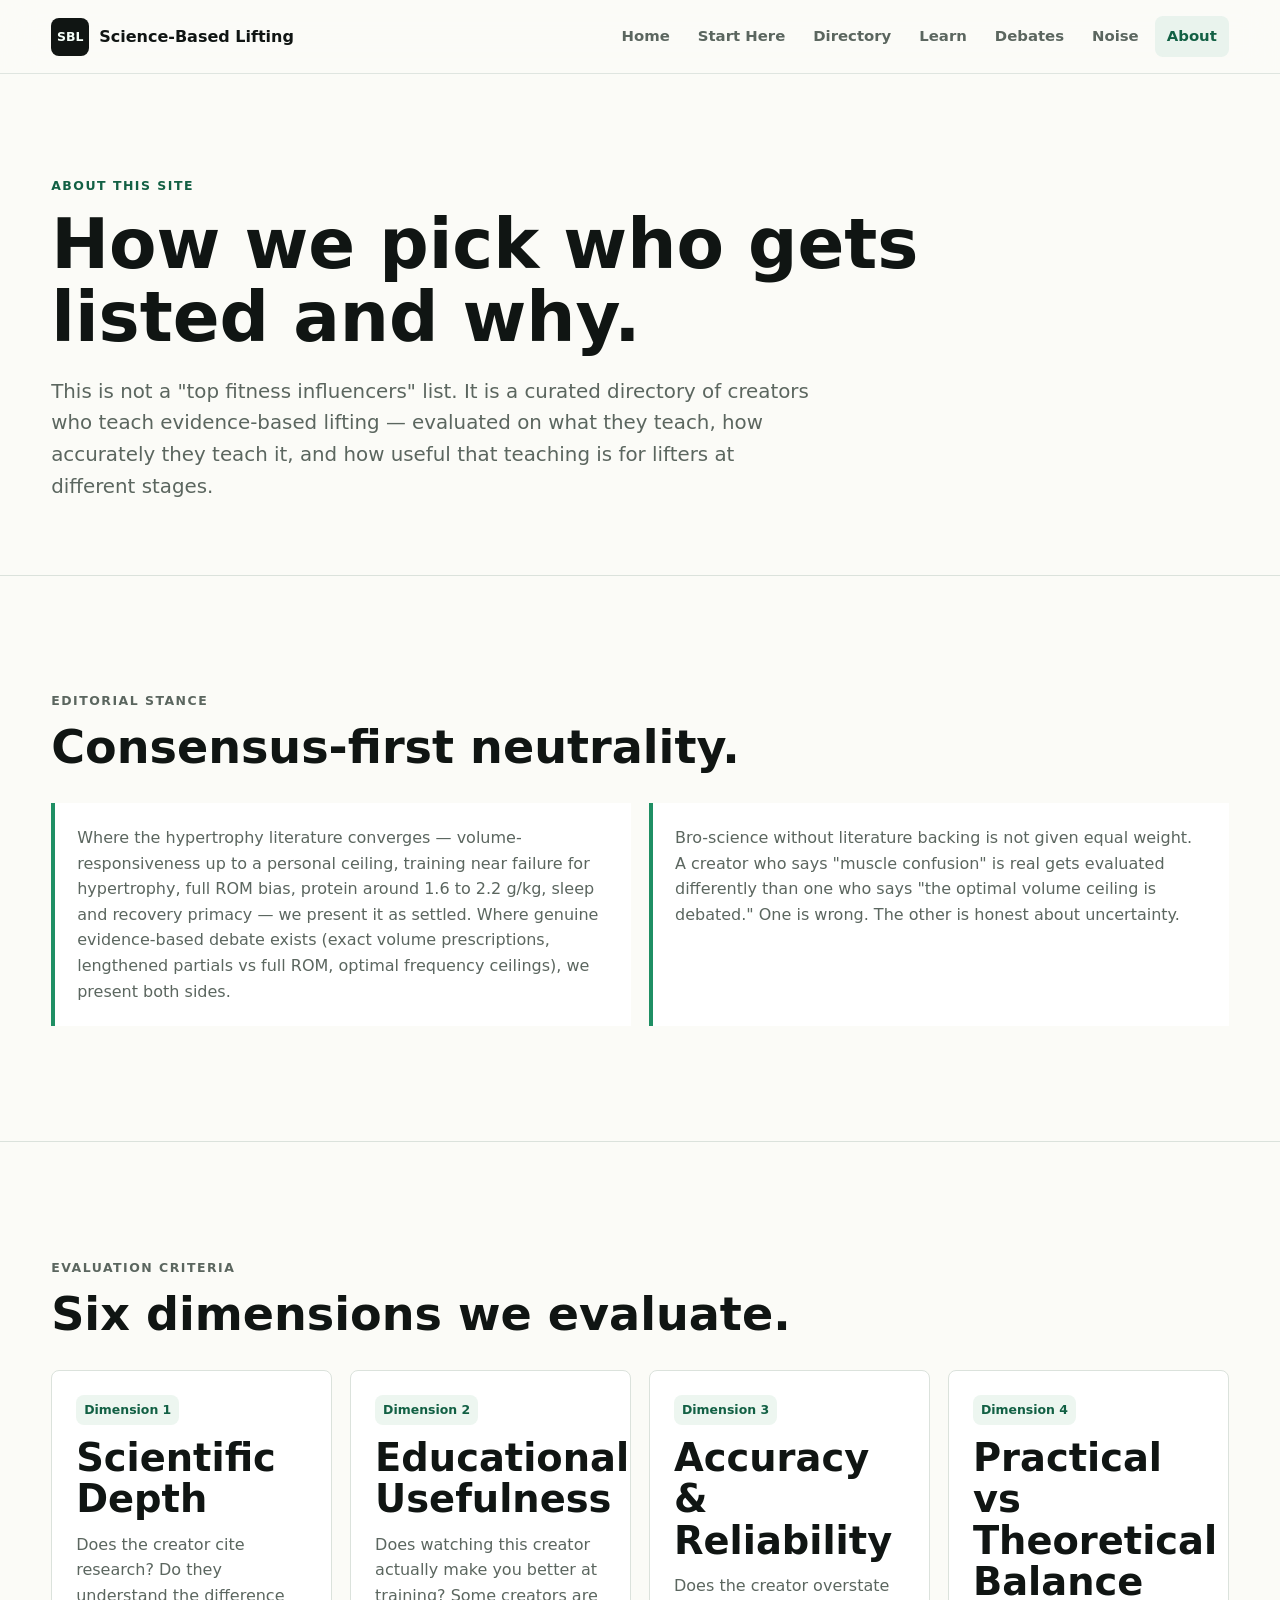
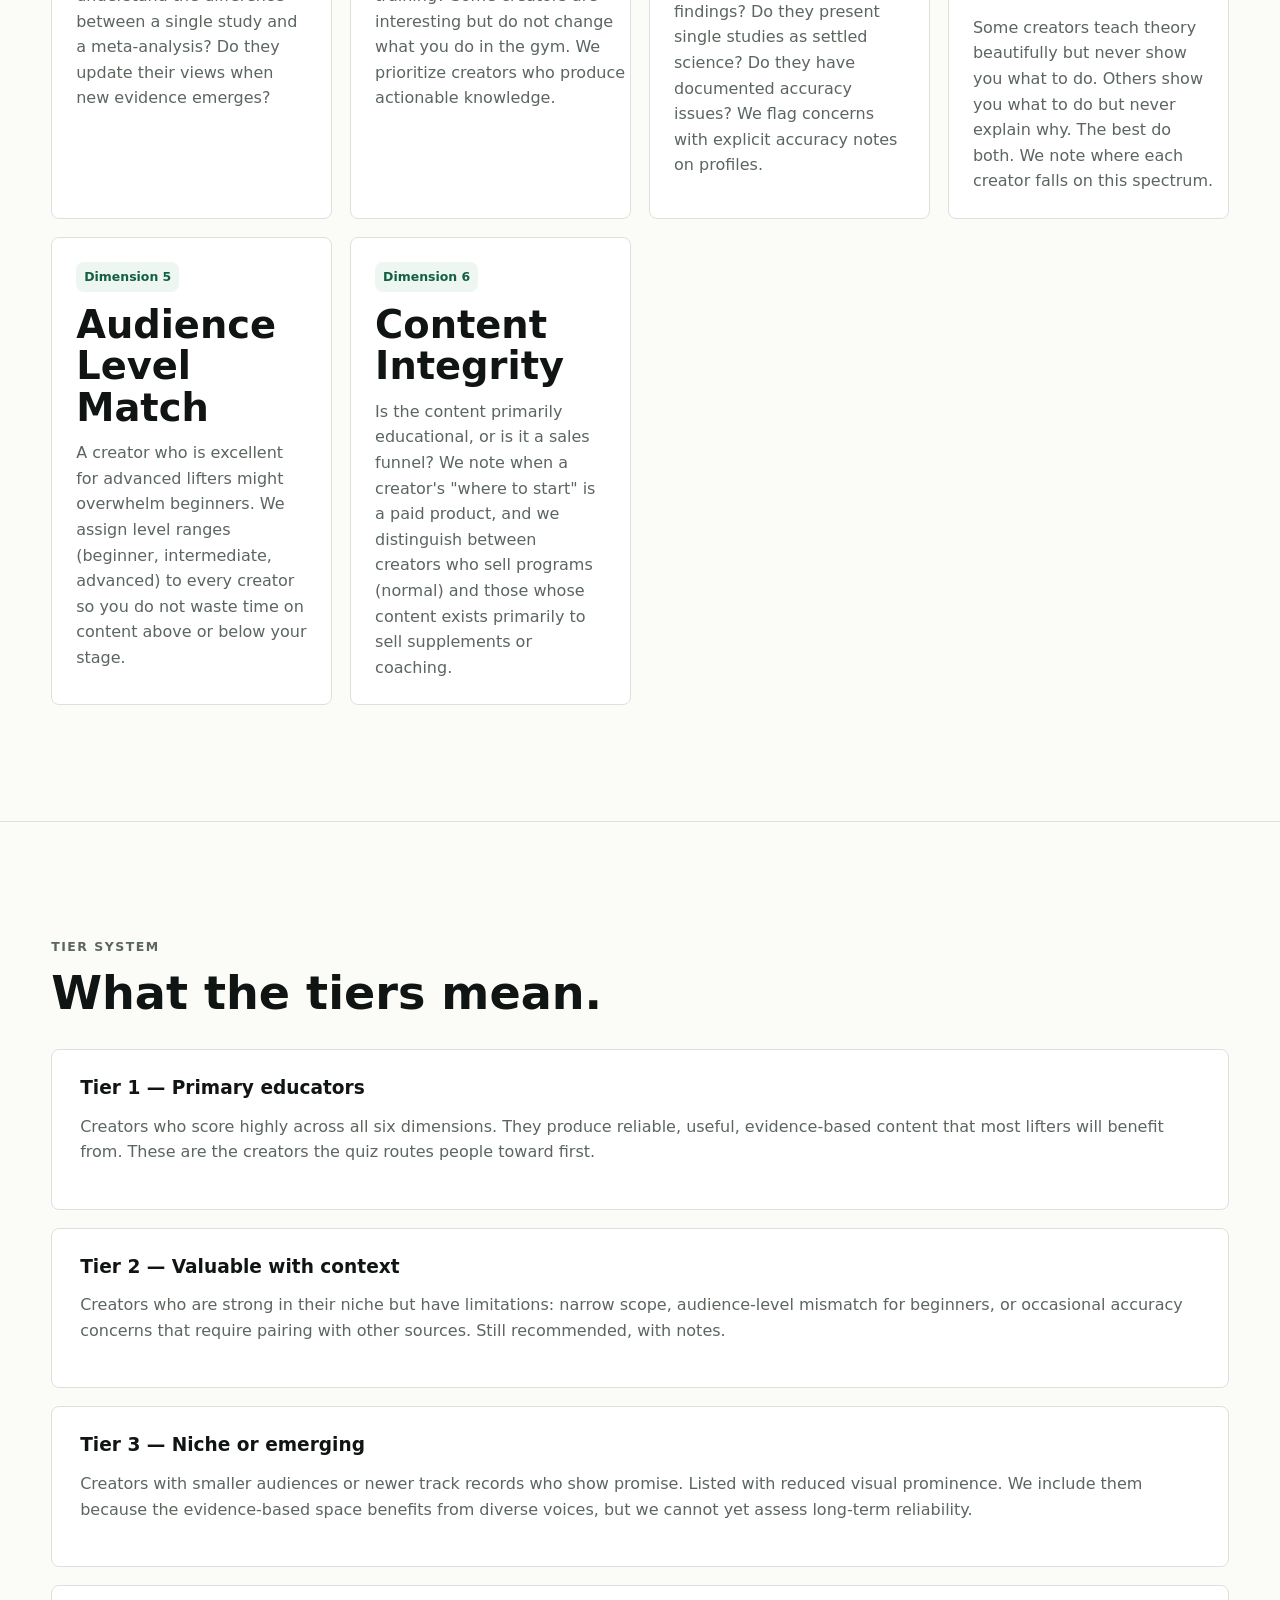
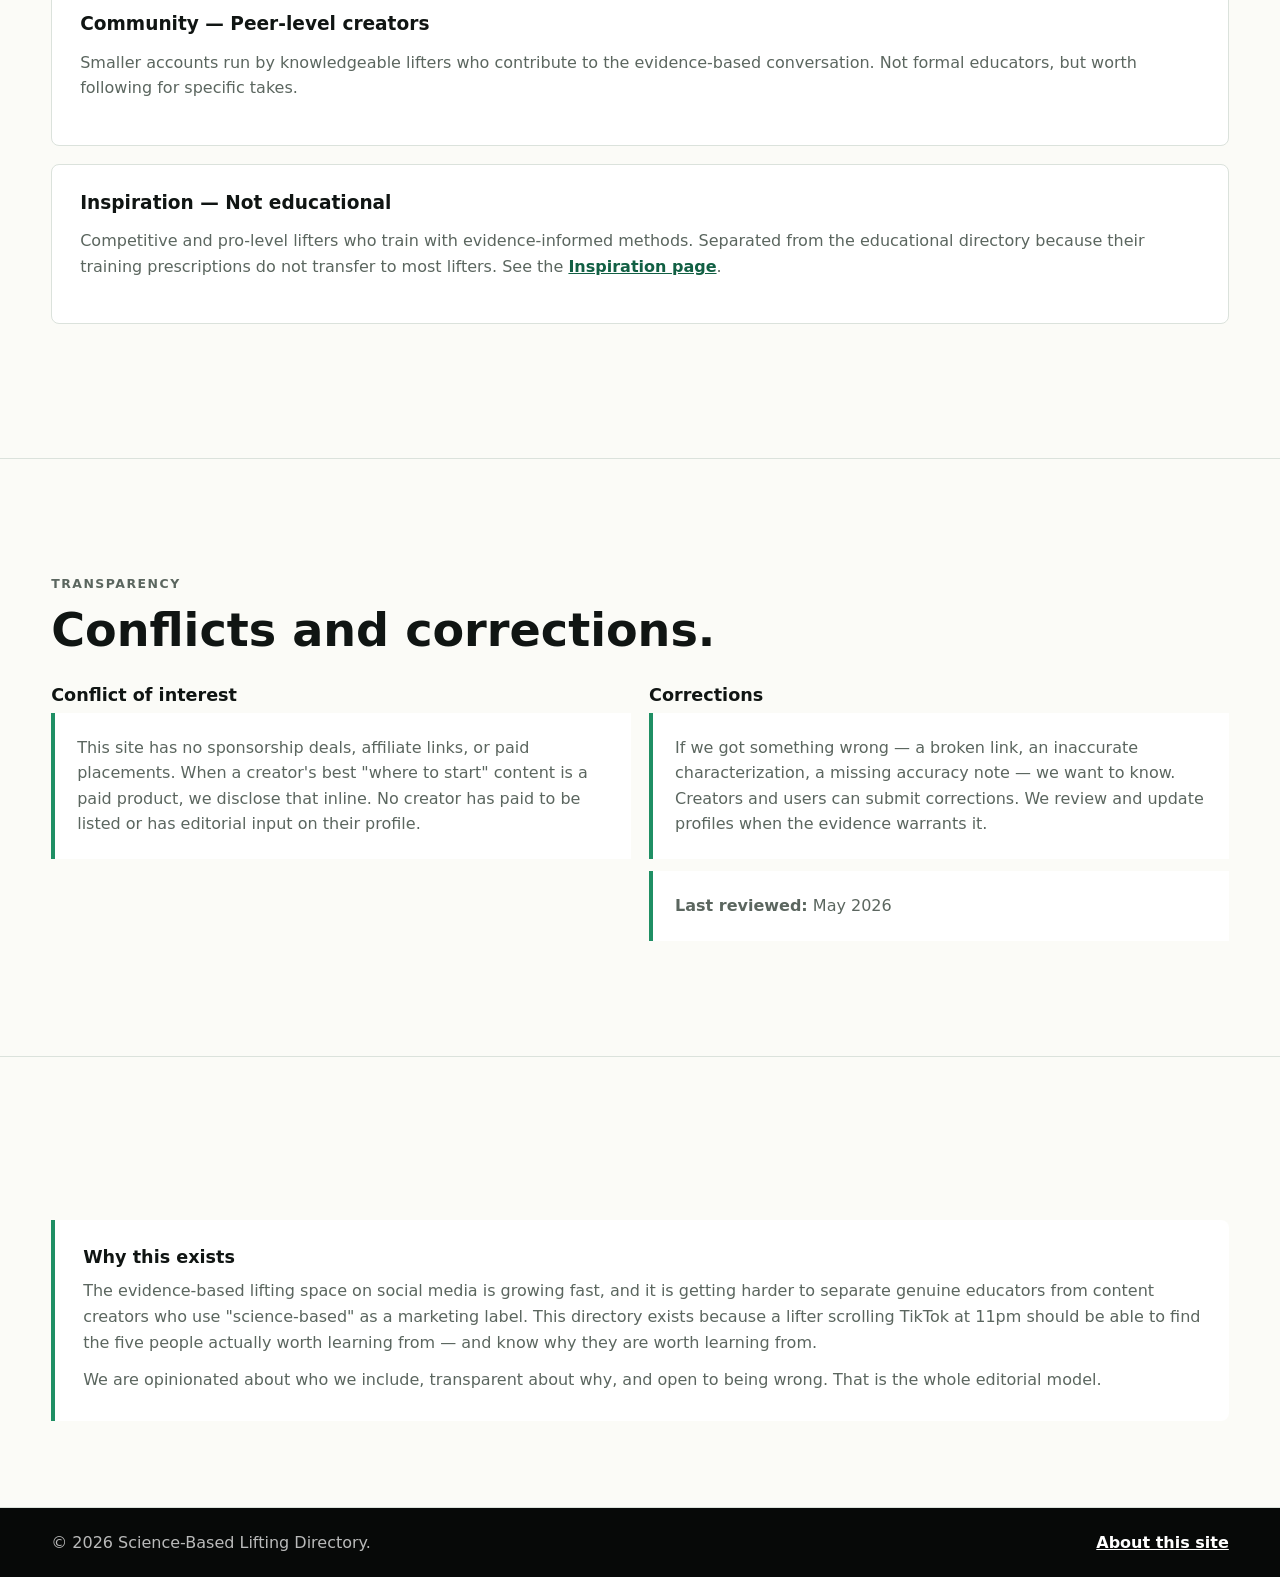
==== about.html @ e602a643 "Transform directory into learning-navigation platform Add 6 new pages (start.html quiz, learn.html l" ====
<!DOCTYPE html>
<html lang="en">
<head>
  <meta charset="UTF-8">
  <meta name="viewport" content="width=device-width, initial-scale=1">
  <title>About | Science-Based Lifting</title>
  <meta name="description" content="How we evaluate creators, our editorial stance, and how to submit corrections.">
  <meta name="theme-color" content="#101513">
  <link rel="stylesheet" href="styles.css">
</head>
<body>
  <a class="skip-link" href="#main">Skip to content</a>
  <header class="site-header">
    <a class="brand" href="index.html" aria-label="Science-Based Lifting Directory home">
      <span class="brand-mark" aria-hidden="true">SBL</span>
      <span>Science-Based Lifting</span>
    </a>
    <nav class="site-nav" aria-label="Main navigation">
      <a href="index.html">Home</a>
      <a href="start.html">Start Here</a>
      <a href="directory.html">Directory</a>
      <a href="learn.html">Learn</a>
      <a href="debates.html">Debates</a>
      <a href="noise.html">Noise</a>
      <a class="is-active" href="about.html">About</a>
    </nav>
  </header>

  <main id="main">
    <section class="page-hero">
      <p class="eyebrow">About this site</p>
      <h1>How we pick who gets listed and why.</h1>
      <p>This is not a "top fitness influencers" list. It is a curated directory of creators who teach evidence-based lifting — evaluated on what they teach, how accurately they teach it, and how useful that teaching is for lifters at different stages.</p>
    </section>

    <section class="content-section">
      <div class="section-heading">
        <p class="eyebrow">Editorial stance</p>
        <h2>Consensus-first neutrality.</h2>
      </div>
      <div class="intro-grid">
        <p>Where the hypertrophy literature converges — volume-responsiveness up to a personal ceiling, training near failure for hypertrophy, full ROM bias, protein around 1.6 to 2.2 g/kg, sleep and recovery primacy — we present it as settled. Where genuine evidence-based debate exists (exact volume prescriptions, lengthened partials vs full ROM, optimal frequency ceilings), we present both sides.</p>
        <p>Bro-science without literature backing is not given equal weight. A creator who says "muscle confusion" is real gets evaluated differently than one who says "the optimal volume ceiling is debated." One is wrong. The other is honest about uncertainty.</p>
      </div>
    </section>

    <section class="content-section">
      <div class="section-heading">
        <p class="eyebrow">Evaluation criteria</p>
        <h2>Six dimensions we evaluate.</h2>
      </div>

      <div class="category-grid">
        <div class="category-card">
          <span class="topic-tag">Dimension 1</span>
          <h3>Scientific Depth</h3>
          <p>Does the creator cite research? Do they understand the difference between a single study and a meta-analysis? Do they update their views when new evidence emerges?</p>
        </div>
        <div class="category-card">
          <span class="topic-tag">Dimension 2</span>
          <h3>Educational Usefulness</h3>
          <p>Does watching this creator actually make you better at training? Some creators are interesting but do not change what you do in the gym. We prioritize creators who produce actionable knowledge.</p>
        </div>
        <div class="category-card">
          <span class="topic-tag">Dimension 3</span>
          <h3>Accuracy &amp; Reliability</h3>
          <p>Does the creator overstate findings? Do they present single studies as settled science? Do they have documented accuracy issues? We flag concerns with explicit accuracy notes on profiles.</p>
        </div>
        <div class="category-card">
          <span class="topic-tag">Dimension 4</span>
          <h3>Practical vs Theoretical Balance</h3>
          <p>Some creators teach theory beautifully but never show you what to do. Others show you what to do but never explain why. The best do both. We note where each creator falls on this spectrum.</p>
        </div>
        <div class="category-card">
          <span class="topic-tag">Dimension 5</span>
          <h3>Audience Level Match</h3>
          <p>A creator who is excellent for advanced lifters might overwhelm beginners. We assign level ranges (beginner, intermediate, advanced) to every creator so you do not waste time on content above or below your stage.</p>
        </div>
        <div class="category-card">
          <span class="topic-tag">Dimension 6</span>
          <h3>Content Integrity</h3>
          <p>Is the content primarily educational, or is it a sales funnel? We note when a creator's "where to start" is a paid product, and we distinguish between creators who sell programs (normal) and those whose content exists primarily to sell supplements or coaching.</p>
        </div>
      </div>
    </section>

    <section class="content-section">
      <div class="section-heading">
        <p class="eyebrow">Tier system</p>
        <h2>What the tiers mean.</h2>
      </div>

      <div class="noise-card">
        <h3>Tier 1 — Primary educators</h3>
        <p>Creators who score highly across all six dimensions. They produce reliable, useful, evidence-based content that most lifters will benefit from. These are the creators the quiz routes people toward first.</p>
      </div>
      <div class="noise-card">
        <h3>Tier 2 — Valuable with context</h3>
        <p>Creators who are strong in their niche but have limitations: narrow scope, audience-level mismatch for beginners, or occasional accuracy concerns that require pairing with other sources. Still recommended, with notes.</p>
      </div>
      <div class="noise-card">
        <h3>Tier 3 — Niche or emerging</h3>
        <p>Creators with smaller audiences or newer track records who show promise. Listed with reduced visual prominence. We include them because the evidence-based space benefits from diverse voices, but we cannot yet assess long-term reliability.</p>
      </div>
      <div class="noise-card">
        <h3>Community — Peer-level creators</h3>
        <p>Smaller accounts run by knowledgeable lifters who contribute to the evidence-based conversation. Not formal educators, but worth following for specific takes.</p>
      </div>
      <div class="noise-card">
        <h3>Inspiration — Not educational</h3>
        <p>Competitive and pro-level lifters who train with evidence-informed methods. Separated from the educational directory because their training prescriptions do not transfer to most lifters. See the <a href="inspiration.html" style="color:var(--green-dark);font-weight:700;">Inspiration page</a>.</p>
      </div>
    </section>

    <section class="content-section">
      <div class="section-heading">
        <p class="eyebrow">Transparency</p>
        <h2>Conflicts and corrections.</h2>
      </div>
      <div class="intro-grid">
        <div>
          <h3 style="font-size:1.1rem;margin-bottom:8px;">Conflict of interest</h3>
          <p>This site has no sponsorship deals, affiliate links, or paid placements. When a creator's best "where to start" content is a paid product, we disclose that inline. No creator has paid to be listed or has editorial input on their profile.</p>
        </div>
        <div>
          <h3 style="font-size:1.1rem;margin-bottom:8px;">Corrections</h3>
          <p>If we got something wrong — a broken link, an inaccurate characterization, a missing accuracy note — we want to know. Creators and users can submit corrections. We review and update profiles when the evidence warrants it.</p>
          <p style="margin-top:12px;"><strong>Last reviewed:</strong> May 2026</p>
        </div>
      </div>
    </section>

    <section class="content-section" style="padding-bottom:clamp(48px, 7vw, 86px);">
      <div class="narrative-block">
        <h3>Why this exists</h3>
        <p>The evidence-based lifting space on social media is growing fast, and it is getting harder to separate genuine educators from content creators who use "science-based" as a marketing label. This directory exists because a lifter scrolling TikTok at 11pm should be able to find the five people actually worth learning from — and know why they are worth learning from.</p>
        <p>We are opinionated about who we include, transparent about why, and open to being wrong. That is the whole editorial model.</p>
      </div>
    </section>
  </main>

  <footer class="site-footer">
    <p>&copy; 2026 Science-Based Lifting Directory.</p>
    <a href="about.html">About this site</a>
  </footer>
</body>
</html>
---- styles.css ----
:root {
  color-scheme: light;
  --ink: #101513;
  --muted: #5b665f;
  --paper: #fbfbf7;
  --surface: #ffffff;
  --line: #dbe2dc;
  --green: #1f8f64;
  --green-dark: #126044;
  --coral: #d75b45;
  --blue: #2e6f9f;
  --yellow: #e2b84b;
  --shadow: 0 18px 55px rgba(16, 21, 19, 0.11);
  --radius: 8px;
  --header-height: 74px;
}

* {
  box-sizing: border-box;
}

html {
  scroll-behavior: smooth;
  scroll-padding-top: calc(var(--header-height) + 24px);
}

body {
  margin: 0;
  background: var(--paper);
  color: var(--ink);
  font-family: Inter, ui-sans-serif, system-ui, -apple-system, BlinkMacSystemFont, "Segoe UI", sans-serif;
  line-height: 1.6;
}

a {
  color: inherit;
}

a:focus-visible,
button:focus-visible,
summary:focus-visible {
  outline: 3px solid rgba(31, 143, 100, 0.45);
  outline-offset: 4px;
}

.skip-link {
  position: fixed;
  left: 16px;
  top: 12px;
  z-index: 20;
  transform: translateY(-160%);
  background: var(--ink);
  color: #fff;
  padding: 10px 14px;
  border-radius: var(--radius);
  text-decoration: none;
}

.skip-link:focus {
  transform: translateY(0);
}

.site-header {
  position: fixed;
  top: 0;
  left: 0;
  right: 0;
  z-index: 10;
  min-height: var(--header-height);
  display: flex;
  align-items: center;
  justify-content: space-between;
  gap: 24px;
  padding: 14px clamp(18px, 4vw, 56px);
  background: rgba(251, 251, 247, 0.88);
  border-bottom: 1px solid rgba(219, 226, 220, 0.86);
  backdrop-filter: blur(18px);
}

.brand {
  display: inline-flex;
  align-items: center;
  gap: 10px;
  min-width: max-content;
  font-weight: 780;
  text-decoration: none;
  letter-spacing: 0;
}

.brand-mark {
  display: grid;
  place-items: center;
  width: 38px;
  height: 38px;
  border-radius: var(--radius);
  background: var(--ink);
  color: #f5fff9;
  font-size: 0.78rem;
  letter-spacing: 0;
}

.site-nav {
  display: flex;
  align-items: center;
  gap: 4px;
  overflow-x: auto;
  scrollbar-width: none;
}

.site-nav::-webkit-scrollbar {
  display: none;
}

.site-nav a {
  flex: 0 0 auto;
  border-radius: var(--radius);
  padding: 9px 12px;
  color: var(--muted);
  font-size: 0.93rem;
  font-weight: 720;
  text-decoration: none;
}

.site-nav a:hover,
.site-nav a.is-active {
  background: #e9f3ed;
  color: var(--green-dark);
}

main {
  padding-top: var(--header-height);
}

.section-band,
.content-section,
.page-hero,
.directory-section,
.contact-section {
  padding-inline: clamp(18px, 4vw, 56px);
}

.hero {
  min-height: calc(100svh - var(--header-height));
  display: grid;
  grid-template-columns: 1fr minmax(0, 1fr);
  align-items: center;
  gap: clamp(28px, 5vw, 72px);
  padding-block: clamp(54px, 8vw, 104px);
  border-bottom: 1px solid var(--line);
}

.hero-copy {
  max-width: 850px;
}

.eyebrow {
  margin: 0 0 12px;
  color: var(--green-dark);
  font-size: 0.78rem;
  font-weight: 800;
  letter-spacing: 0.12em;
  text-transform: uppercase;
}

h1,
h2,
h3,
p {
  overflow-wrap: break-word;
}

h1,
h2,
h3 {
  margin: 0;
  line-height: 1.05;
  letter-spacing: 0;
}

h1 {
  max-width: 920px;
  font-size: clamp(2.75rem, 6vw, 6.25rem);
}

h2 {
  font-size: clamp(2rem, 3.6vw, 4rem);
}

h3 {
  font-size: 1.16rem;
}

.hero-text {
  max-width: 670px;
  margin: 24px 0 0;
  color: var(--muted);
  font-size: clamp(1.05rem, 1.7vw, 1.32rem);
}

.hero-actions {
  display: flex;
  flex-wrap: wrap;
  gap: 12px;
  margin-top: 34px;
}

.button {
  display: inline-flex;
  align-items: center;
  justify-content: center;
  min-height: 46px;
  border: 1px solid transparent;
  border-radius: var(--radius);
  padding: 11px 16px;
  font-weight: 800;
  text-decoration: none;
}

.button-primary {
  background: var(--green);
  color: #fff;
}

.button-primary:hover {
  background: var(--green-dark);
}

.button-secondary {
  background: transparent;
  border-color: var(--line);
  color: var(--ink);
}

.button-secondary:hover {
  border-color: var(--green);
}

.hero-visual {
  border-radius: var(--radius);
  overflow: hidden;
  box-shadow: var(--shadow);
  border: 3px solid var(--ink);
  max-width: 560px;
}

.hero-meme {
  display: block;
  width: 100%;
  height: auto;
}

.content-section {
  padding-block: clamp(64px, 9vw, 124px);
  border-bottom: 1px solid var(--line);
}

.page-hero {
  padding-block: clamp(56px, 8vw, 104px) clamp(32px, 6vw, 72px);
  border-bottom: 1px solid var(--line);
}

.page-hero h1 {
  max-width: 980px;
  font-size: clamp(2.65rem, 5.4vw, 5.75rem);
}

.page-hero p:last-child {
  max-width: 760px;
  margin: 22px 0 0;
  color: var(--muted);
  font-size: clamp(1.03rem, 1.55vw, 1.24rem);
}

.directory-section {
  padding-block: clamp(58px, 8vw, 104px);
  border-bottom: 1px solid var(--line);
}

.directory-section:nth-of-type(odd) {
  background: #f3f7f4;
}

.section-heading {
  max-width: 760px;
  margin-bottom: 32px;
}

.section-heading p,
.intro-grid p,
.contact-section p {
  color: var(--muted);
}

.section-heading-wide {
  max-width: none;
  display: grid;
  grid-template-columns: minmax(0, 0.95fr) minmax(240px, 0.45fr);
  gap: 28px;
  align-items: end;
}

.section-heading-wide > p {
  margin: 0;
}

.intro-grid,
.category-grid,
.insight-grid {
  display: grid;
  grid-template-columns: repeat(2, minmax(0, 1fr));
  gap: 18px;
}

.intro-grid p {
  margin: 0;
  padding: 22px;
  border-left: 4px solid var(--green);
  background: var(--surface);
}

.creator-grid {
  display: grid;
  grid-template-columns: repeat(auto-fit, minmax(280px, 1fr));
  gap: 18px;
}

.creator-card {
  display: grid;
  grid-template-rows: auto 1fr;
  min-height: 100%;
  border: 1px solid var(--line);
  border-radius: var(--radius);
  background: var(--surface);
  overflow: hidden;
  transition: transform 180ms ease, box-shadow 180ms ease, border-color 180ms ease;
}

.creator-card:hover {
  transform: translateY(-3px);
  border-color: rgba(31, 143, 100, 0.4);
  box-shadow: 0 18px 40px rgba(16, 21, 19, 0.08);
}

.portrait {
  position: relative;
  aspect-ratio: 4 / 3;
  margin: 0;
  background: #dde6df;
  overflow: hidden;
}

.portrait img {
  display: block;
  width: 100%;
  height: 100%;
  object-fit: cover;
  object-position: center;
  transition: transform 220ms ease;
}

.creator-card:hover .portrait img {
  transform: scale(1.035);
}

.portrait.placeholder {
  display: grid;
  place-items: center;
  color: #fff;
  font-weight: 900;
  font-size: clamp(2.15rem, 5vw, 4rem);
  background:
    linear-gradient(135deg, rgba(255, 255, 255, 0.16), transparent 42%),
    #34414a;
}

.portrait.placeholder span {
  display: grid;
  place-items: center;
  width: 96px;
  height: 96px;
  border: 1px solid rgba(255, 255, 255, 0.46);
  border-radius: 50%;
  background: rgba(255, 255, 255, 0.14);
}

.card-body {
  display: flex;
  flex-direction: column;
  gap: 12px;
  padding: 20px;
}

.card-body p {
  margin: 0;
  color: var(--muted);
}

.specialty {
  color: var(--green-dark) !important;
  font-size: 0.78rem;
  font-weight: 800;
  letter-spacing: 0.08em;
  text-transform: uppercase;
}

details {
  margin-top: auto;
  padding-top: 8px;
  border-top: 1px solid var(--line);
}

summary {
  width: fit-content;
  cursor: pointer;
  color: var(--ink);
  font-weight: 800;
}

details p {
  margin-top: 10px !important;
}

details a {
  color: var(--green-dark);
  font-weight: 800;
}

.profile-links {
  display: flex;
  flex-wrap: wrap;
  gap: 8px;
  margin-top: 2px;
}

.profile-links a {
  display: inline-flex;
  align-items: center;
  justify-content: center;
  min-height: 34px;
  border: 1px solid rgba(31, 143, 100, 0.24);
  border-radius: var(--radius);
  padding: 7px 10px;
  background: #edf6f0;
  color: var(--green-dark);
  font-size: 0.86rem;
  font-weight: 850;
  text-decoration: none;
}

.profile-links a:hover {
  border-color: var(--green);
  background: #dff0e6;
}

.category-section {
  background: #f3f7f4;
}

.category-grid article,
.insight-grid article,
.category-card,
.submit-panel > div {
  border: 1px solid var(--line);
  border-radius: var(--radius);
  background: var(--surface);
  padding: 24px;
}

.check-list {
  display: grid;
  gap: 10px;
  margin: 18px 0 0;
  padding: 0;
  list-style: none;
}

.check-list li {
  position: relative;
  padding-left: 26px;
  color: var(--muted);
}

.check-list li::before {
  position: absolute;
  left: 0;
  top: 0.38em;
  width: 8px;
  height: 13px;
  content: "";
  border-right: 3px solid var(--green);
  border-bottom: 3px solid var(--green);
  transform: rotate(42deg);
}

.category-grid {
  grid-template-columns: repeat(auto-fit, minmax(250px, 1fr));
}

.category-grid-large {
  grid-template-columns: repeat(auto-fit, minmax(min(100%, 360px), 1fr));
}

.insight-grid {
  grid-template-columns: repeat(4, minmax(0, 1fr));
}

.category-grid article,
.insight-grid article,
.category-card {
  display: grid;
  gap: 12px;
  align-content: start;
}

.category-card {
  min-height: 100%;
  color: inherit;
  text-decoration: none;
  transition: transform 180ms ease, box-shadow 180ms ease, border-color 180ms ease;
}

.category-card:hover {
  transform: translateY(-3px);
  border-color: rgba(31, 143, 100, 0.4);
  box-shadow: 0 18px 40px rgba(16, 21, 19, 0.08);
}

.category-card h2,
.category-card h3 {
  line-height: 1.08;
  max-width: 14ch;
  font-size: clamp(2rem, 3vw, 3.25rem);
}

.category-card strong {
  display: block;
  color: var(--green-dark);
  font-size: 0.94rem;
  line-height: 1.45;
}

.category-grid p,
.insight-grid p {
  margin: 0;
  color: var(--muted);
}

.topic-tag {
  width: fit-content;
  border-radius: var(--radius);
  padding: 5px 8px;
  background: #edf6f0;
  color: var(--green-dark);
  font-size: 0.78rem;
  font-weight: 850;
}

.category-jump {
  position: sticky;
  top: var(--header-height);
  z-index: 6;
  display: flex;
  gap: 8px;
  overflow-x: auto;
  padding: 12px clamp(18px, 4vw, 56px);
  background: rgba(251, 251, 247, 0.92);
  border-bottom: 1px solid var(--line);
  backdrop-filter: blur(16px);
}

.category-jump a {
  flex: 0 0 auto;
  border: 1px solid var(--line);
  border-radius: var(--radius);
  padding: 8px 10px;
  background: var(--surface);
  color: var(--green-dark);
  font-size: 0.9rem;
  font-weight: 820;
  text-decoration: none;
}

.category-jump a:hover {
  border-color: var(--green);
}

.clean-list {
  display: grid;
  gap: 10px;
  margin: 18px 0 0;
  padding-left: 20px;
  color: var(--muted);
}

.submit-panel {
  display: grid;
  grid-template-columns: repeat(2, minmax(0, 1fr));
  gap: 18px;
}

.submit-button {
  margin-top: 20px;
}

.contact-section {
  display: flex;
  align-items: center;
  justify-content: space-between;
  gap: 28px;
  padding-block: clamp(48px, 7vw, 86px);
  background: var(--ink);
  color: #fff;
}

.contact-section .eyebrow {
  color: #8ee2bc;
}

.contact-section h2 {
  max-width: 720px;
}

.contact-section p {
  max-width: 660px;
  margin: 18px 0 0;
  color: rgba(255, 255, 255, 0.76);
}

.site-footer {
  display: flex;
  align-items: center;
  justify-content: space-between;
  gap: 18px;
  padding: 22px clamp(18px, 4vw, 56px);
  background: #070908;
  color: rgba(255, 255, 255, 0.72);
}

.site-footer p {
  margin: 0;
}

.site-footer a {
  color: #fff;
  font-weight: 800;
}

.back-to-top {
  position: fixed;
  right: 18px;
  bottom: 18px;
  z-index: 9;
  display: grid;
  place-items: center;
  width: 44px;
  height: 44px;
  border: 0;
  border-radius: 50%;
  background: var(--green);
  color: #fff;
  font-size: 1.1rem;
  font-weight: 900;
  box-shadow: 0 12px 32px rgba(16, 21, 19, 0.18);
  cursor: pointer;
  opacity: 0;
  pointer-events: none;
  transform: translateY(10px);
  transition: opacity 180ms ease, transform 180ms ease;
}

.back-to-top.is-visible {
  opacity: 1;
  pointer-events: auto;
  transform: translateY(0);
}

.debate-list {
  display: grid;
  gap: 32px;
}

.debate-card {
  border: 1px solid var(--line);
  border-radius: var(--radius);
  background: var(--surface);
  padding: 32px;
  display: grid;
  gap: 16px;
}

.debate-card h2 {
  font-size: clamp(1.4rem, 2.4vw, 2rem);
}

.debate-sides {
  display: grid;
  grid-template-columns: repeat(2, minmax(0, 1fr));
  gap: 18px;
  margin-top: 8px;
}

.debate-side {
  border: 1px solid var(--line);
  border-radius: var(--radius);
  padding: 20px;
  background: #f3f7f4;
}

.debate-side h3 {
  font-size: 1.05rem;
  margin-bottom: 8px;
}

.debate-side h4 {
  margin: 14px 0 6px;
  font-size: 0.82rem;
  font-weight: 800;
  color: var(--green-dark);
  text-transform: uppercase;
  letter-spacing: 0.06em;
}

.debate-side ul {
  margin: 0;
  padding-left: 18px;
  color: var(--muted);
  line-height: 1.7;
}

.debate-side a {
  color: var(--green-dark);
  font-weight: 700;
}

.debate-side a:hover {
  color: var(--green);
}

.science-summary {
  border-top: 2px solid var(--green);
  padding-top: 18px;
  margin-top: 8px;
}

.science-summary h3 {
  color: var(--green-dark);
  font-size: 1rem;
  margin-bottom: 8px;
}

.science-summary p {
  color: var(--muted);
  margin: 0;
}

.narrative-block {
  margin-top: 48px;
  padding: 28px;
  border-left: 4px solid var(--green);
  background: var(--surface);
  border-radius: 0 var(--radius) var(--radius) 0;
}

.narrative-block h3 {
  margin-bottom: 12px;
  font-size: 1.1rem;
}

.narrative-block p {
  color: var(--muted);
  margin: 12px 0 0;
}

.narrative-block p:first-of-type {
  margin-top: 0;
}

/* Quiz */
.quiz-section { max-width: 720px; margin: 0 auto; padding-block: clamp(48px, 7vw, 86px); }
.quiz-card { border: 1px solid var(--line); border-radius: var(--radius); background: var(--surface); padding: 36px; display: none; }
.quiz-card.active { display: block; }
.quiz-question { font-size: clamp(1.3rem, 2.4vw, 1.8rem); font-weight: 800; line-height: 1.2; margin-bottom: 24px; }
.quiz-options { display: grid; gap: 10px; }
.quiz-option { display: block; width: 100%; text-align: left; border: 2px solid var(--line); border-radius: var(--radius); padding: 16px 20px; background: var(--surface); color: var(--ink); font-size: 1rem; font-weight: 600; cursor: pointer; transition: border-color 150ms ease, background 150ms ease; }
.quiz-option:hover { border-color: var(--green); background: #f0f8f3; }
.quiz-option.selected { border-color: var(--green); background: #e4f2e8; }
.quiz-multi .quiz-option.selected::before { content: "\2713  "; color: var(--green-dark); font-weight: 900; }
.quiz-progress { display: flex; gap: 6px; margin-bottom: 24px; }
.quiz-progress span { flex: 1; height: 4px; border-radius: 2px; background: var(--line); transition: background 200ms ease; }
.quiz-progress span.done { background: var(--green); }
.quiz-nav { display: flex; justify-content: space-between; gap: 12px; margin-top: 28px; }
.quiz-result { display: none; }
.quiz-result.active { display: block; }
.result-section { margin-bottom: 36px; }
.result-section h3 { margin-bottom: 12px; }
.creator-rec { border: 1px solid var(--line); border-radius: var(--radius); padding: 20px; background: var(--surface); margin-bottom: 12px; }
.creator-rec h4 { margin: 0 0 6px; font-size: 1.05rem; }
.creator-rec p { margin: 0; color: var(--muted); font-size: 0.95rem; }
.creator-rec .rec-reason { color: var(--green-dark); font-weight: 700; font-size: 0.85rem; margin-bottom: 8px; }
.skip-list { list-style: none; padding: 0; margin: 0; display: grid; gap: 8px; }
.skip-list li { padding: 12px 16px; border: 1px solid var(--line); border-radius: var(--radius); background: #faf8f0; color: var(--muted); font-size: 0.92rem; }

/* Stage cards */
.stage-grid { display: grid; grid-template-columns: repeat(auto-fit, minmax(240px, 1fr)); gap: 18px; }
.stage-card { border: 1px solid var(--line); border-radius: var(--radius); background: var(--surface); padding: 28px; text-decoration: none; color: inherit; display: grid; gap: 12px; align-content: start; transition: transform 180ms ease, box-shadow 180ms ease, border-color 180ms ease; }
.stage-card:hover { transform: translateY(-3px); border-color: rgba(31, 143, 100, 0.4); box-shadow: 0 18px 40px rgba(16, 21, 19, 0.08); }
.stage-number { display: inline-flex; align-items: center; justify-content: center; width: 36px; height: 36px; border-radius: 50%; background: var(--green); color: #fff; font-weight: 900; font-size: 0.9rem; }
.stage-card h3 { font-size: 1.3rem; }
.stage-card ul { margin: 0; padding-left: 18px; color: var(--muted); font-size: 0.92rem; line-height: 1.6; }

/* Pills */
.pill { display: inline-flex; align-items: center; padding: 4px 10px; border-radius: 20px; font-size: 0.72rem; font-weight: 800; letter-spacing: 0.04em; text-transform: uppercase; }
.pill-level { background: #e4f2e8; color: var(--green-dark); }
.pill-domain { background: #e8eef8; color: var(--blue); }
.pill-depth { background: #fef3e0; color: #9a6700; }
.pill-tier { background: var(--ink); color: #fff; }
.pill-tier-2 { background: var(--muted); color: #fff; }
.pill-tier-3 { background: var(--line); color: var(--muted); }
.pills { display: flex; flex-wrap: wrap; gap: 6px; margin-top: 4px; }

/* Accuracy note */
.accuracy-note { margin-top: 12px; padding: 14px 18px; border-left: 4px solid var(--yellow); background: #fef9ee; border-radius: 0 var(--radius) var(--radius) 0; font-size: 0.9rem; color: #6b5a1e; }
.accuracy-note strong { display: block; margin-bottom: 4px; color: #4a3d0a; }

/* Creator dossier extras */
.teaches-list { display: grid; gap: 4px; margin: 8px 0; padding: 0; list-style: none; }
.teaches-list li { padding-left: 18px; position: relative; color: var(--muted); font-size: 0.92rem; }
.teaches-list li::before { content: "\2192"; position: absolute; left: 0; color: var(--green); font-weight: 900; }
.pair-with { display: flex; flex-wrap: wrap; gap: 6px; margin-top: 8px; }
.pair-with a { display: inline-flex; align-items: center; padding: 5px 10px; border: 1px solid var(--line); border-radius: 20px; font-size: 0.82rem; font-weight: 700; text-decoration: none; color: var(--muted); }
.pair-with a:hover { border-color: var(--green); color: var(--green-dark); }
.where-to-start { display: inline-flex; align-items: center; gap: 6px; margin-top: 8px; padding: 8px 14px; border: 2px solid var(--green); border-radius: var(--radius); background: #f0f8f3; color: var(--green-dark); font-size: 0.88rem; font-weight: 800; text-decoration: none; }
.where-to-start:hover { background: #e0f0e5; }

/* Prerequisite gate */
.prereq-gate { max-width: 640px; margin: 0 auto; padding: 48px 36px; text-align: center; border: 2px solid var(--yellow); border-radius: var(--radius); background: #fef9ee; }
.prereq-gate h2 { font-size: 1.6rem; margin-bottom: 16px; }
.prereq-gate p { color: var(--muted); max-width: 480px; margin: 0 auto 24px; }
.prereq-gate .gate-actions { display: flex; justify-content: center; gap: 12px; flex-wrap: wrap; }

/* Inspiration lane */
.inspiration-card { display: grid; grid-template-rows: auto 1fr; border: 1px solid var(--line); border-radius: var(--radius); background: var(--surface); overflow: hidden; opacity: 0.88; }
.inspiration-card .card-body { display: flex; flex-direction: column; gap: 10px; padding: 18px; }
.inspiration-label { display: inline-flex; align-items: center; gap: 5px; padding: 4px 10px; border-radius: 20px; background: #f5f0e0; color: #8a7530; font-size: 0.72rem; font-weight: 800; text-transform: uppercase; letter-spacing: 0.04em; }

/* Noise page */
.noise-card { border: 1px solid var(--line); border-radius: var(--radius); background: var(--surface); padding: 28px; margin-bottom: 18px; }
.noise-card h3 { margin-bottom: 10px; }
.noise-card p, .noise-card li { color: var(--muted); }
.noise-card ul { padding-left: 18px; margin: 8px 0 0; }

/* Read-this-first callout */
.rtf-callout { padding: 28px; border: 2px solid var(--green); border-radius: var(--radius); background: #f0f8f3; margin-bottom: 32px; }
.rtf-callout h2 { font-size: 1.4rem; margin-bottom: 12px; color: var(--green-dark); }
.rtf-callout ul { margin: 0; padding-left: 18px; color: var(--muted); }
.rtf-callout li { margin-bottom: 6px; }

@media (max-width: 980px) {
  :root {
    --header-height: 112px;
  }

  .site-header {
    align-items: flex-start;
    flex-direction: column;
    gap: 10px;
  }

  .site-nav {
    width: 100%;
    padding-bottom: 2px;
  }

  .hero,
  .section-heading-wide,
  .intro-grid,
  .category-grid,
  .insight-grid,
  .submit-panel,
  .debate-sides {
    grid-template-columns: 1fr;
  }

  .hero {
    min-height: auto;
  }

}

@media (max-width: 640px) {
  :root {
    --header-height: 118px;
  }

  .site-header {
    padding-inline: 14px;
  }

  .brand {
    max-width: 100%;
  }

  .brand > span:last-child {
    white-space: normal;
  }

  .site-nav a {
    padding-inline: 10px;
  }

  .hero-actions,
  .contact-section,
  .site-footer {
    align-items: stretch;
    flex-direction: column;
  }

  .button {
    width: 100%;
  }
}

@media (prefers-reduced-motion: reduce) {
  *,
  *::before,
  *::after {
    scroll-behavior: auto !important;
    transition-duration: 0.01ms !important;
    animation-duration: 0.01ms !important;
    animation-iteration-count: 1 !important;
  }
}
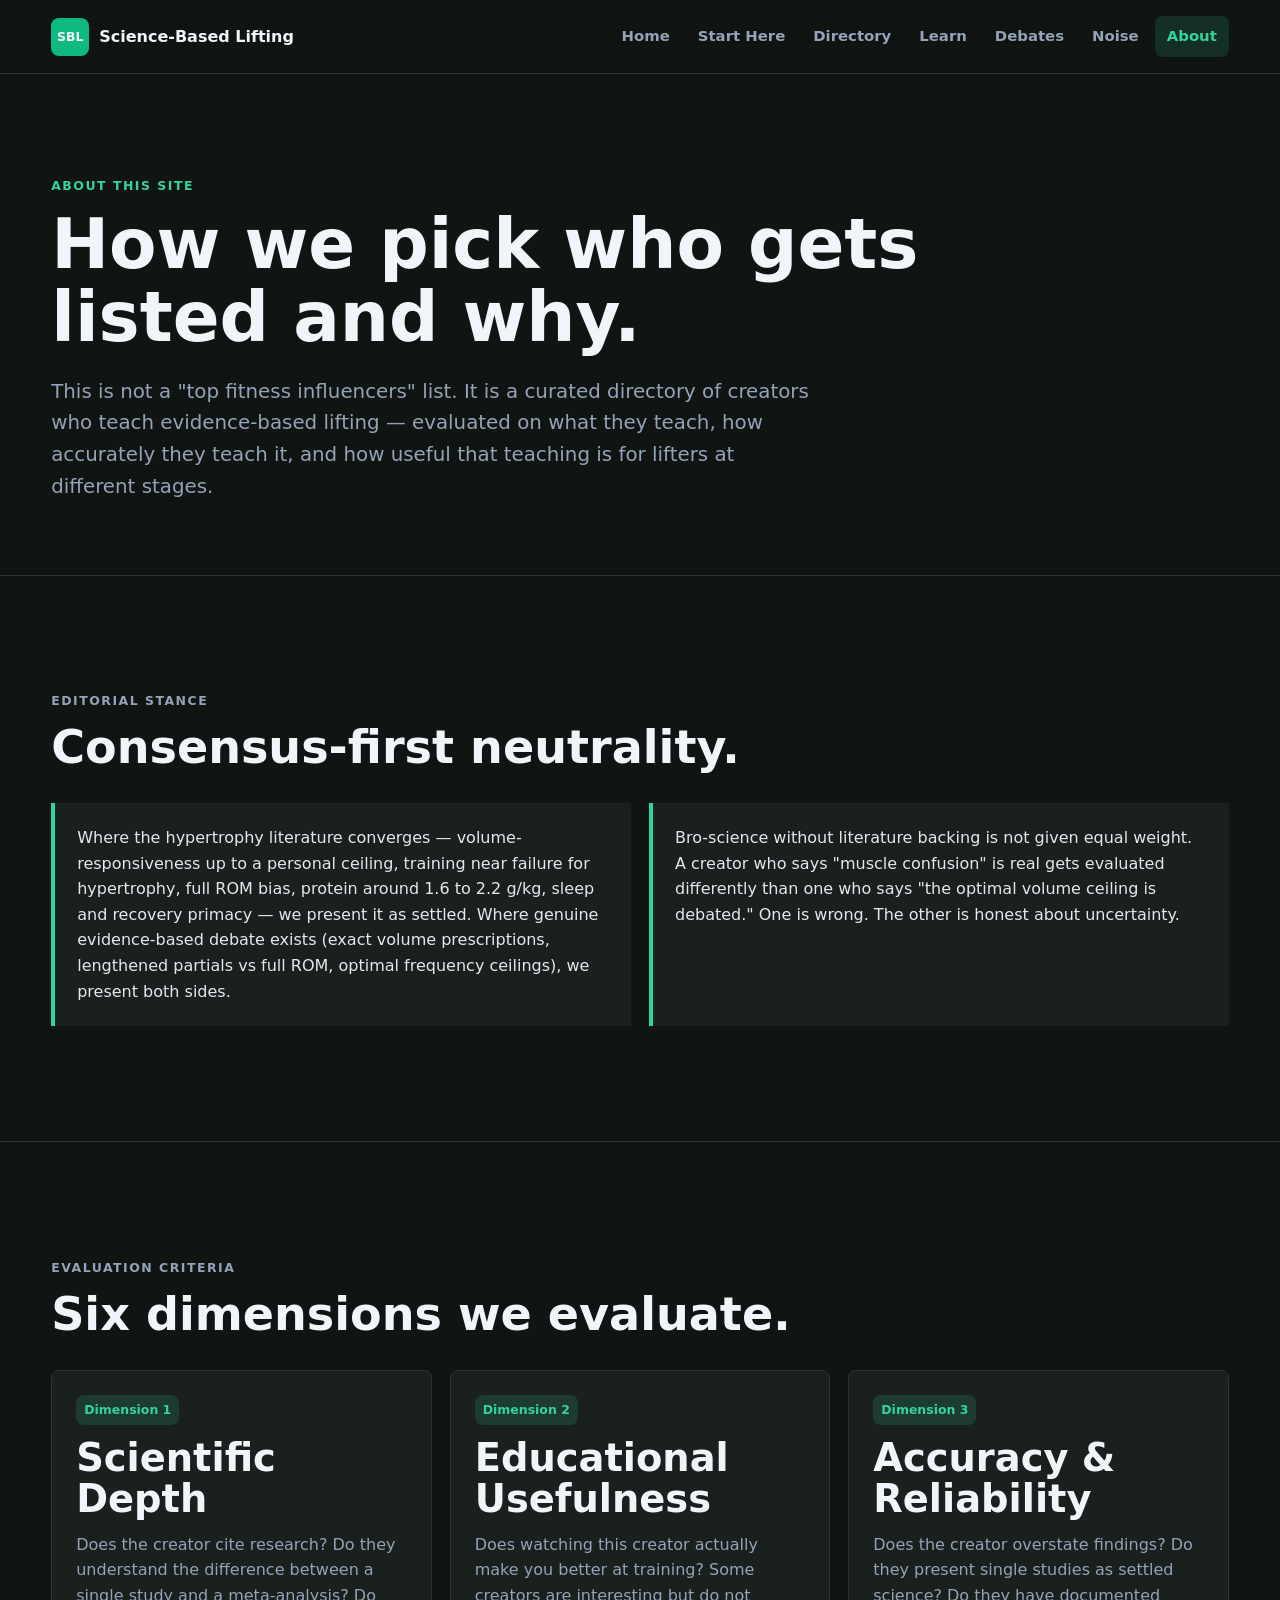
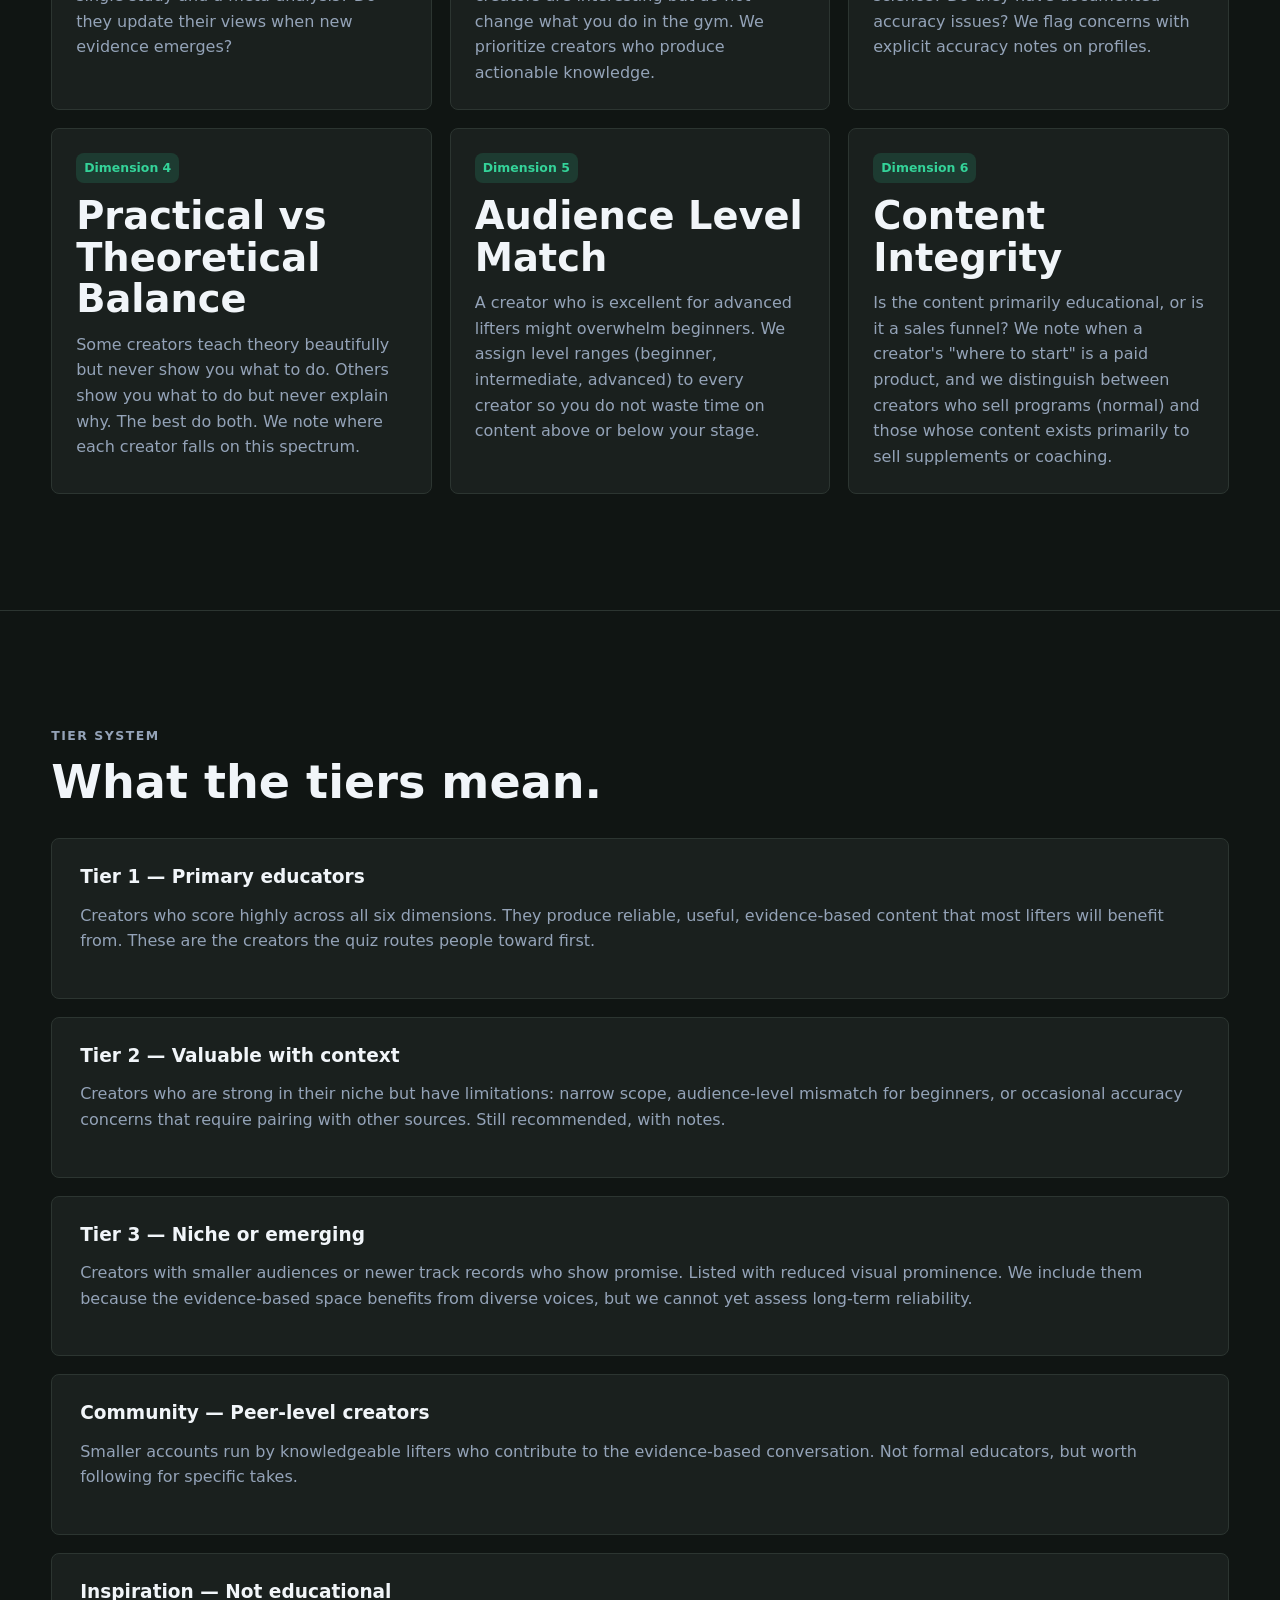
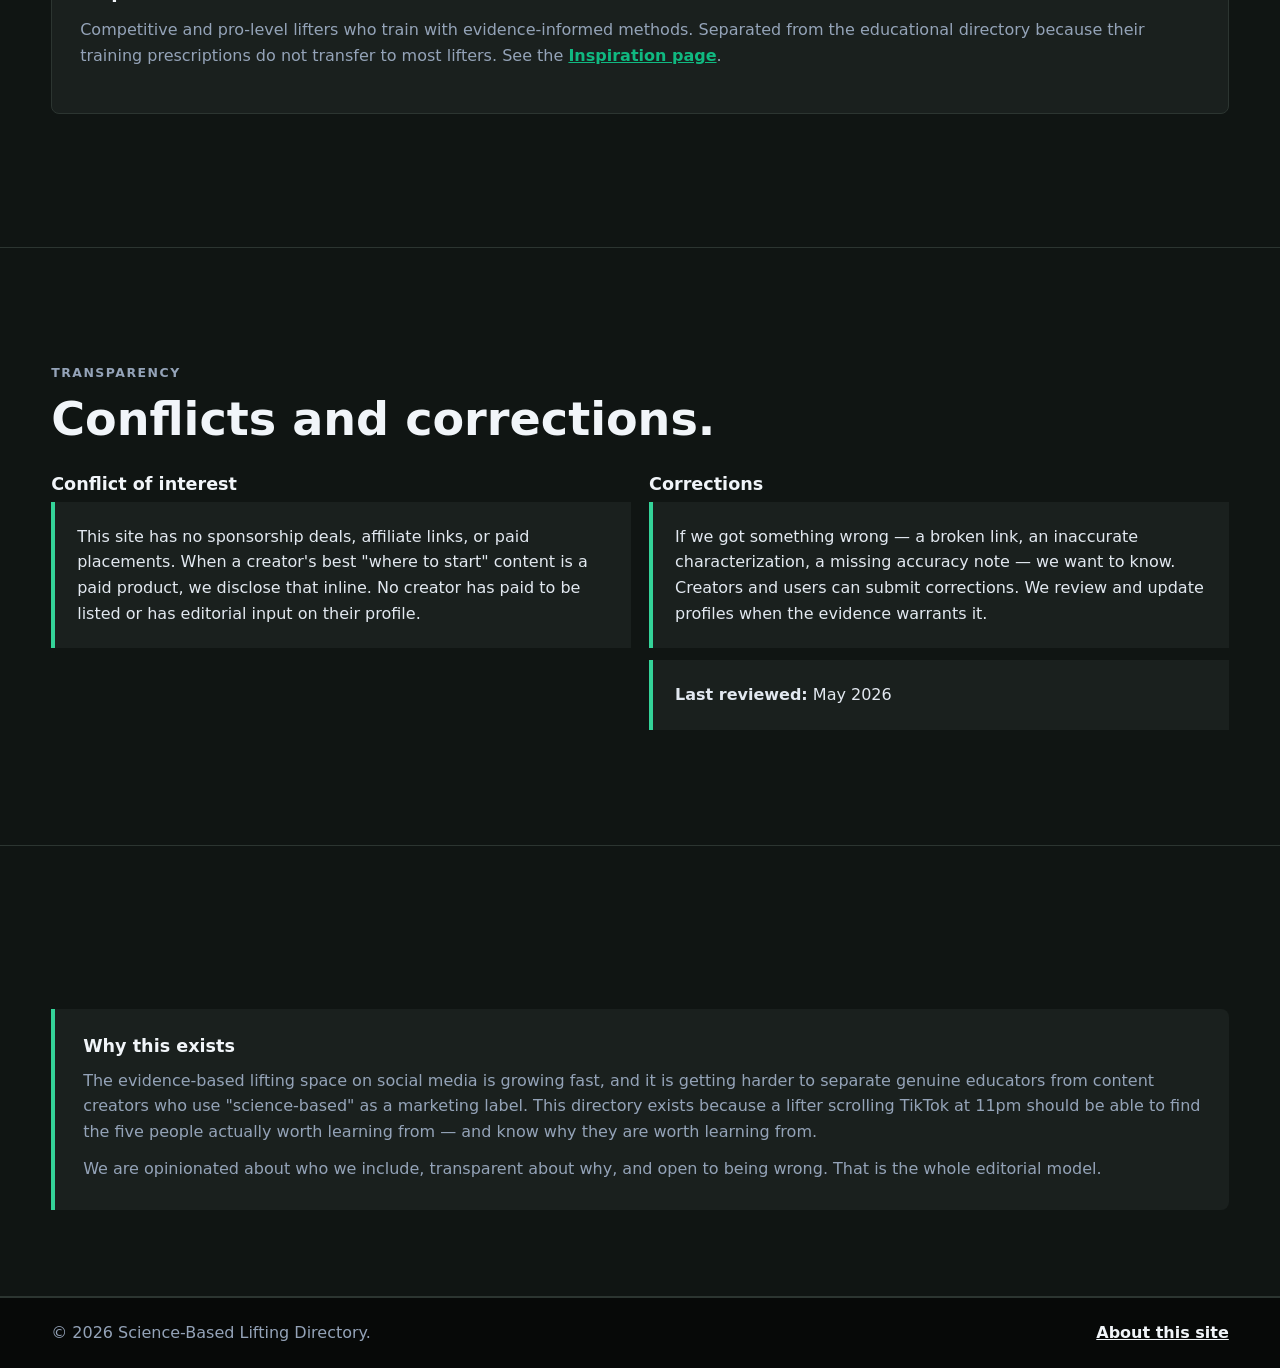
==== commit 4b29433b: "Dark-mode UI/UX overhaul — halation-suppressed palette + glossary tooltips + flagging protocol - Inv" ====
--- a/about.html
+++ b/about.html
@@ -143,5 +143,6 @@
     <p>&copy; 2026 Science-Based Lifting Directory.</p>
     <a href="about.html">About this site</a>
   </footer>
+  <script src="tooltips.js" defer></script>
 </body>
 </html>
--- a/styles.css
+++ b/styles.css
@@ -1,18 +1,26 @@
 :root {
-  color-scheme: light;
-  --ink: #101513;
-  --muted: #5b665f;
-  --paper: #fbfbf7;
-  --surface: #ffffff;
-  --line: #dbe2dc;
-  --green: #1f8f64;
-  --green-dark: #126044;
-  --coral: #d75b45;
-  --blue: #2e6f9f;
-  --yellow: #e2b84b;
-  --shadow: 0 18px 55px rgba(16, 21, 19, 0.11);
+  color-scheme: dark;
+  /* Core dark-mode palette — calibrated against #101513 to avoid astigmatism halation.
+     #FFFFFF is banned site-wide; all near-white tokens are Slate spectrum. */
+  --paper:       #101513;   /* primary background */
+  --surface:     #1A201E;   /* card / elevated surface */
+  --surface-2:   #232B28;   /* nested / hover surface */
+  --heading:     #F1F5F9;   /* Slate 100 — headings */
+  --ink:         #E2E8F0;   /* Slate 200 — body text */
+  --muted:       #94A3B8;   /* Slate 400 — metadata / pills */
+  --line:        #64748B;   /* Slate 500 — borders / dividers */
+  --line-soft:   #2C3531;   /* faint grid line / inner dividers */
+  --green:       #34D399;
+  --green-dark:  #10B981;
+  --coral:       #F87171;
+  --blue:        #60A5FA;
+  --yellow:      #FBBF24;
+  --shadow: 0 18px 55px rgba(0, 0, 0, 0.55);
   --radius: 8px;
   --header-height: 74px;
+
+  /* Allow keyword interpolation site-wide where the engine supports it. */
+  interpolate-size: allow-keywords;
 }
 
 * {
@@ -20,8 +28,9 @@
 }
 
 html {
-  scroll-behavior: smooth;
+  scroll-behavior: auto;
   scroll-padding-top: calc(var(--header-height) + 24px);
+  background: var(--paper);
 }
 
 body {
@@ -32,15 +41,14 @@
   line-height: 1.6;
 }
 
-a {
-  color: inherit;
-}
+a { color: inherit; }
 
 a:focus-visible,
 button:focus-visible,
-summary:focus-visible {
-  outline: 3px solid rgba(31, 143, 100, 0.45);
-  outline-offset: 4px;
+summary:focus-visible,
+.gloss:focus-visible {
+  outline: 2px solid var(--green);
+  outline-offset: 3px;
 }
 
 .skip-link {
@@ -49,16 +57,14 @@
   top: 12px;
   z-index: 20;
   transform: translateY(-160%);
-  background: var(--ink);
-  color: #fff;
+  background: var(--heading);
+  color: var(--paper);
   padding: 10px 14px;
   border-radius: var(--radius);
   text-decoration: none;
 }
 
-.skip-link:focus {
-  transform: translateY(0);
-}
+.skip-link:focus { transform: translateY(0); }
 
 .site-header {
   position: fixed;
@@ -72,8 +78,8 @@
   justify-content: space-between;
   gap: 24px;
   padding: 14px clamp(18px, 4vw, 56px);
-  background: rgba(251, 251, 247, 0.88);
-  border-bottom: 1px solid rgba(219, 226, 220, 0.86);
+  background: rgba(16, 21, 19, 0.86);
+  border-bottom: 1px solid var(--line-soft);
   backdrop-filter: blur(18px);
 }
 
@@ -84,6 +90,7 @@
   min-width: max-content;
   font-weight: 780;
   text-decoration: none;
+  color: var(--heading);
   letter-spacing: 0;
 }
 
@@ -93,8 +100,8 @@
   width: 38px;
   height: 38px;
   border-radius: var(--radius);
-  background: var(--ink);
-  color: #f5fff9;
+  background: var(--green-dark);
+  color: var(--heading);
   font-size: 0.78rem;
   letter-spacing: 0;
 }
@@ -107,9 +114,7 @@
   scrollbar-width: none;
 }
 
-.site-nav::-webkit-scrollbar {
-  display: none;
-}
+.site-nav::-webkit-scrollbar { display: none; }
 
 .site-nav a {
   flex: 0 0 auto;
@@ -119,17 +124,16 @@
   font-size: 0.93rem;
   font-weight: 720;
   text-decoration: none;
+  transition: background 150ms ease, color 150ms ease;
 }
 
 .site-nav a:hover,
 .site-nav a.is-active {
-  background: #e9f3ed;
-  color: var(--green-dark);
-}
-
-main {
-  padding-top: var(--header-height);
-}
+  background: rgba(52, 211, 153, 0.14);
+  color: var(--green);
+}
+
+main { padding-top: var(--header-height); }
 
 .section-band,
 .content-section,
@@ -146,33 +150,25 @@
   align-items: center;
   gap: clamp(28px, 5vw, 72px);
   padding-block: clamp(54px, 8vw, 104px);
-  border-bottom: 1px solid var(--line);
-}
-
-.hero-copy {
-  max-width: 850px;
-}
+  border-bottom: 1px solid var(--line-soft);
+}
+
+.hero-copy { max-width: 850px; }
 
 .eyebrow {
   margin: 0 0 12px;
-  color: var(--green-dark);
+  color: var(--green);
   font-size: 0.78rem;
   font-weight: 800;
   letter-spacing: 0.12em;
   text-transform: uppercase;
 }
 
-h1,
-h2,
-h3,
-p {
-  overflow-wrap: break-word;
-}
-
-h1,
-h2,
-h3 {
+h1, h2, h3, h4, p { overflow-wrap: break-word; }
+
+h1, h2, h3, h4 {
   margin: 0;
+  color: var(--heading);
   line-height: 1.05;
   letter-spacing: 0;
 }
@@ -182,13 +178,8 @@
   font-size: clamp(2.75rem, 6vw, 6.25rem);
 }
 
-h2 {
-  font-size: clamp(2rem, 3.6vw, 4rem);
-}
-
-h3 {
-  font-size: 1.16rem;
-}
+h2 { font-size: clamp(2rem, 3.6vw, 4rem); }
+h3 { font-size: 1.16rem; }
 
 .hero-text {
   max-width: 670px;
@@ -214,49 +205,39 @@
   padding: 11px 16px;
   font-weight: 800;
   text-decoration: none;
+  transition: background 150ms ease, border-color 150ms ease, color 150ms ease;
 }
 
 .button-primary {
   background: var(--green);
-  color: #fff;
-}
-
-.button-primary:hover {
-  background: var(--green-dark);
-}
+  color: var(--paper);
+}
+.button-primary:hover { background: var(--green-dark); color: var(--heading); }
 
 .button-secondary {
   background: transparent;
   border-color: var(--line);
   color: var(--ink);
 }
-
-.button-secondary:hover {
-  border-color: var(--green);
-}
+.button-secondary:hover { border-color: var(--green); color: var(--green); }
 
 .hero-visual {
   border-radius: var(--radius);
   overflow: hidden;
   box-shadow: var(--shadow);
-  border: 3px solid var(--ink);
+  border: 3px solid var(--line);
   max-width: 560px;
 }
-
-.hero-meme {
-  display: block;
-  width: 100%;
-  height: auto;
-}
+.hero-meme { display: block; width: 100%; height: auto; }
 
 .content-section {
   padding-block: clamp(64px, 9vw, 124px);
-  border-bottom: 1px solid var(--line);
+  border-bottom: 1px solid var(--line-soft);
 }
 
 .page-hero {
   padding-block: clamp(56px, 8vw, 104px) clamp(32px, 6vw, 72px);
-  border-bottom: 1px solid var(--line);
+  border-bottom: 1px solid var(--line-soft);
 }
 
 .page-hero h1 {
@@ -273,23 +254,17 @@
 
 .directory-section {
   padding-block: clamp(58px, 8vw, 104px);
-  border-bottom: 1px solid var(--line);
-}
-
-.directory-section:nth-of-type(odd) {
-  background: #f3f7f4;
-}
+  border-bottom: 1px solid var(--line-soft);
+}
+.directory-section:nth-of-type(odd) { background: var(--surface); }
 
 .section-heading {
   max-width: 760px;
   margin-bottom: 32px;
 }
-
 .section-heading p,
 .intro-grid p,
-.contact-section p {
-  color: var(--muted);
-}
+.contact-section p { color: var(--muted); }
 
 .section-heading-wide {
   max-width: none;
@@ -298,10 +273,7 @@
   gap: 28px;
   align-items: end;
 }
-
-.section-heading-wide > p {
-  margin: 0;
-}
+.section-heading-wide > p { margin: 0; }
 
 .intro-grid,
 .category-grid,
@@ -316,6 +288,7 @@
   padding: 22px;
   border-left: 4px solid var(--green);
   background: var(--surface);
+  color: var(--ink);
 }
 
 .creator-grid {
@@ -328,27 +301,37 @@
   display: grid;
   grid-template-rows: auto 1fr;
   min-height: 100%;
-  border: 1px solid var(--line);
+  border: 1px solid var(--line-soft);
   border-radius: var(--radius);
   background: var(--surface);
   overflow: hidden;
   transition: transform 180ms ease, box-shadow 180ms ease, border-color 180ms ease;
 }
-
 .creator-card:hover {
   transform: translateY(-3px);
-  border-color: rgba(31, 143, 100, 0.4);
-  box-shadow: 0 18px 40px rgba(16, 21, 19, 0.08);
-}
+  border-color: rgba(52, 211, 153, 0.5);
+  box-shadow: 0 18px 40px rgba(0, 0, 0, 0.45);
+}
+
+/* Algorithmic demotion: flagged cards are visually quarantined. */
+.creator-card--flagged { border-color: var(--coral); }
+.flagged-banner {
+  padding: 12px 16px;
+  background: rgba(248, 113, 113, 0.13);
+  border-bottom: 1px solid var(--coral);
+  color: var(--ink);
+  font-size: 0.92rem;
+  line-height: 1.5;
+}
+.flagged-banner strong { color: var(--coral); }
 
 .portrait {
   position: relative;
   aspect-ratio: 4 / 3;
   margin: 0;
-  background: #dde6df;
+  background: var(--surface-2);
   overflow: hidden;
 }
-
 .portrait img {
   display: block;
   width: 100%;
@@ -357,30 +340,26 @@
   object-position: center;
   transition: transform 220ms ease;
 }
-
-.creator-card:hover .portrait img {
-  transform: scale(1.035);
-}
+.creator-card:hover .portrait img { transform: scale(1.035); }
 
 .portrait.placeholder {
   display: grid;
   place-items: center;
-  color: #fff;
+  color: var(--heading);
   font-weight: 900;
   font-size: clamp(2.15rem, 5vw, 4rem);
   background:
-    linear-gradient(135deg, rgba(255, 255, 255, 0.16), transparent 42%),
-    #34414a;
-}
-
+    linear-gradient(135deg, rgba(241, 245, 249, 0.08), transparent 42%),
+    #2C3531;
+}
 .portrait.placeholder span {
   display: grid;
   place-items: center;
   width: 96px;
   height: 96px;
-  border: 1px solid rgba(255, 255, 255, 0.46);
+  border: 1px solid rgba(241, 245, 249, 0.35);
   border-radius: 50%;
-  background: rgba(255, 255, 255, 0.14);
+  background: rgba(241, 245, 249, 0.06);
 }
 
 .card-body {
@@ -389,41 +368,77 @@
   gap: 12px;
   padding: 20px;
 }
-
-.card-body p {
-  margin: 0;
-  color: var(--muted);
-}
+.card-body p { margin: 0; color: var(--ink); }
+.card-body p.specialty { color: var(--green) !important; }
 
 .specialty {
-  color: var(--green-dark) !important;
+  color: var(--green) !important;
   font-size: 0.78rem;
   font-weight: 800;
   letter-spacing: 0.08em;
   text-transform: uppercase;
 }
 
+/* Native <details> with animated reveal.
+   Two-layer strategy: ::details-content path for modern Chromium/WebKit,
+   inner-wrapper grid fallback otherwise. */
 details {
   margin-top: auto;
   padding-top: 8px;
-  border-top: 1px solid var(--line);
-}
-
+  border-top: 1px solid var(--line-soft);
+}
 summary {
   width: fit-content;
   cursor: pointer;
-  color: var(--ink);
+  color: var(--heading);
   font-weight: 800;
-}
-
-details p {
-  margin-top: 10px !important;
-}
-
-details a {
-  color: var(--green-dark);
-  font-weight: 800;
-}
+  list-style: none;
+  display: inline-flex;
+  align-items: center;
+  gap: 8px;
+}
+summary::-webkit-details-marker { display: none; }
+summary::after {
+  content: "";
+  width: 0.55em;
+  height: 0.55em;
+  border-right: 2px solid currentColor;
+  border-bottom: 2px solid currentColor;
+  transform: rotate(45deg);
+  transition: transform 240ms ease;
+}
+details[open] > summary::after { transform: rotate(-135deg); }
+
+details p { margin-top: 10px !important; color: var(--ink); }
+details p strong { color: var(--heading); }
+details a { color: var(--green); font-weight: 800; }
+details a:hover { color: var(--green-dark); }
+
+/* Modern animation path — requires interpolate-size + allow-discrete. */
+@supports (interpolate-size: allow-keywords) {
+  details::details-content {
+    height: 0;
+    overflow: clip;
+    opacity: 0;
+    transition:
+      height 280ms ease,
+      content-visibility 280ms ease allow-discrete,
+      opacity 220ms ease 40ms;
+  }
+  details[open]::details-content {
+    height: auto;
+    opacity: 1;
+  }
+}
+
+/* Fallback path: requires markup wrapper <div class="details-inner">. */
+details > .details-inner {
+  display: grid;
+  grid-template-rows: 0fr;
+  transition: grid-template-rows 280ms ease;
+}
+details > .details-inner > div { min-height: 0; overflow: hidden; }
+details[open] > .details-inner { grid-template-rows: 1fr; }
 
 .profile-links {
   display: flex;
@@ -431,36 +446,33 @@
   gap: 8px;
   margin-top: 2px;
 }
-
 .profile-links a {
   display: inline-flex;
   align-items: center;
   justify-content: center;
   min-height: 34px;
-  border: 1px solid rgba(31, 143, 100, 0.24);
+  border: 1px solid rgba(52, 211, 153, 0.34);
   border-radius: var(--radius);
   padding: 7px 10px;
-  background: #edf6f0;
-  color: var(--green-dark);
+  background: rgba(52, 211, 153, 0.10);
+  color: var(--green);
   font-size: 0.86rem;
   font-weight: 850;
   text-decoration: none;
-}
-
+  transition: background 150ms ease, border-color 150ms ease;
+}
 .profile-links a:hover {
   border-color: var(--green);
-  background: #dff0e6;
-}
-
-.category-section {
-  background: #f3f7f4;
-}
+  background: rgba(52, 211, 153, 0.18);
+}
+
+.category-section { background: var(--surface); }
 
 .category-grid article,
 .insight-grid article,
 .category-card,
 .submit-panel > div {
-  border: 1px solid var(--line);
+  border: 1px solid var(--line-soft);
   border-radius: var(--radius);
   background: var(--surface);
   padding: 24px;
@@ -473,13 +485,11 @@
   padding: 0;
   list-style: none;
 }
-
 .check-list li {
   position: relative;
   padding-left: 26px;
   color: var(--muted);
 }
-
 .check-list li::before {
   position: absolute;
   left: 0;
@@ -493,16 +503,13 @@
 }
 
 .category-grid {
-  grid-template-columns: repeat(auto-fit, minmax(250px, 1fr));
-}
-
+  grid-template-columns: repeat(auto-fill, minmax(300px, 1fr));
+  max-width: 1200px;
+}
 .category-grid-large {
   grid-template-columns: repeat(auto-fit, minmax(min(100%, 360px), 1fr));
 }
-
-.insight-grid {
-  grid-template-columns: repeat(4, minmax(0, 1fr));
-}
+.insight-grid { grid-template-columns: repeat(4, minmax(0, 1fr)); }
 
 .category-grid article,
 .insight-grid article,
@@ -518,12 +525,13 @@
   text-decoration: none;
   transition: transform 180ms ease, box-shadow 180ms ease, border-color 180ms ease;
 }
-
-.category-card:hover {
+a.category-card { cursor: pointer; }
+a.category-card:hover {
   transform: translateY(-3px);
-  border-color: rgba(31, 143, 100, 0.4);
-  box-shadow: 0 18px 40px rgba(16, 21, 19, 0.08);
-}
+  border-color: rgba(52, 211, 153, 0.5);
+  box-shadow: 0 18px 40px rgba(0, 0, 0, 0.45);
+}
+div.category-card { cursor: default; }
 
 .category-card h2,
 .category-card h3 {
@@ -531,26 +539,22 @@
   max-width: 14ch;
   font-size: clamp(2rem, 3vw, 3.25rem);
 }
-
 .category-card strong {
   display: block;
-  color: var(--green-dark);
+  color: var(--green);
   font-size: 0.94rem;
   line-height: 1.45;
 }
 
 .category-grid p,
-.insight-grid p {
-  margin: 0;
-  color: var(--muted);
-}
+.insight-grid p { margin: 0; color: var(--muted); }
 
 .topic-tag {
   width: fit-content;
   border-radius: var(--radius);
   padding: 5px 8px;
-  background: #edf6f0;
-  color: var(--green-dark);
+  background: rgba(52, 211, 153, 0.15);
+  color: var(--green);
   font-size: 0.78rem;
   font-weight: 850;
 }
@@ -563,26 +567,22 @@
   gap: 8px;
   overflow-x: auto;
   padding: 12px clamp(18px, 4vw, 56px);
-  background: rgba(251, 251, 247, 0.92);
-  border-bottom: 1px solid var(--line);
+  background: rgba(16, 21, 19, 0.92);
+  border-bottom: 1px solid var(--line-soft);
   backdrop-filter: blur(16px);
 }
-
 .category-jump a {
   flex: 0 0 auto;
-  border: 1px solid var(--line);
+  border: 1px solid var(--line-soft);
   border-radius: var(--radius);
   padding: 8px 10px;
   background: var(--surface);
-  color: var(--green-dark);
+  color: var(--green);
   font-size: 0.9rem;
   font-weight: 820;
   text-decoration: none;
 }
-
-.category-jump a:hover {
-  border-color: var(--green);
-}
+.category-jump a:hover { border-color: var(--green); }
 
 .clean-list {
   display: grid;
@@ -597,10 +597,7 @@
   grid-template-columns: repeat(2, minmax(0, 1fr));
   gap: 18px;
 }
-
-.submit-button {
-  margin-top: 20px;
-}
+.submit-button { margin-top: 20px; }
 
 .contact-section {
   display: flex;
@@ -608,22 +605,15 @@
   justify-content: space-between;
   gap: 28px;
   padding-block: clamp(48px, 7vw, 86px);
-  background: var(--ink);
-  color: #fff;
-}
-
-.contact-section .eyebrow {
-  color: #8ee2bc;
-}
-
-.contact-section h2 {
-  max-width: 720px;
-}
-
+  background: var(--surface);
+  color: var(--ink);
+}
+.contact-section .eyebrow { color: var(--green); }
+.contact-section h2 { max-width: 720px; }
 .contact-section p {
   max-width: 660px;
   margin: 18px 0 0;
-  color: rgba(255, 255, 255, 0.76);
+  color: var(--muted);
 }
 
 .site-footer {
@@ -633,17 +623,11 @@
   gap: 18px;
   padding: 22px clamp(18px, 4vw, 56px);
   background: #070908;
-  color: rgba(255, 255, 255, 0.72);
-}
-
-.site-footer p {
-  margin: 0;
-}
-
-.site-footer a {
-  color: #fff;
-  font-weight: 800;
-}
+  color: var(--muted);
+  border-top: 1px solid var(--line-soft);
+}
+.site-footer p { margin: 0; }
+.site-footer a { color: var(--heading); font-weight: 800; }
 
 .back-to-top {
   position: fixed;
@@ -657,40 +641,32 @@
   border: 0;
   border-radius: 50%;
   background: var(--green);
-  color: #fff;
+  color: var(--paper);
   font-size: 1.1rem;
   font-weight: 900;
-  box-shadow: 0 12px 32px rgba(16, 21, 19, 0.18);
+  box-shadow: 0 12px 32px rgba(0, 0, 0, 0.55);
   cursor: pointer;
   opacity: 0;
   pointer-events: none;
   transform: translateY(10px);
   transition: opacity 180ms ease, transform 180ms ease;
 }
-
 .back-to-top.is-visible {
   opacity: 1;
   pointer-events: auto;
   transform: translateY(0);
 }
 
-.debate-list {
-  display: grid;
-  gap: 32px;
-}
-
+.debate-list { display: grid; gap: 32px; }
 .debate-card {
-  border: 1px solid var(--line);
+  border: 1px solid var(--line-soft);
   border-radius: var(--radius);
   background: var(--surface);
   padding: 32px;
   display: grid;
   gap: 16px;
 }
-
-.debate-card h2 {
-  font-size: clamp(1.4rem, 2.4vw, 2rem);
-}
+.debate-card h2 { font-size: clamp(1.4rem, 2.4vw, 2rem); }
 
 .debate-sides {
   display: grid;
@@ -698,60 +674,37 @@
   gap: 18px;
   margin-top: 8px;
 }
-
 .debate-side {
-  border: 1px solid var(--line);
+  border: 1px solid var(--line-soft);
   border-radius: var(--radius);
   padding: 20px;
-  background: #f3f7f4;
-}
-
-.debate-side h3 {
-  font-size: 1.05rem;
-  margin-bottom: 8px;
-}
-
+  background: var(--surface-2);
+}
+.debate-side h3 { font-size: 1.05rem; margin-bottom: 8px; }
 .debate-side h4 {
   margin: 14px 0 6px;
   font-size: 0.82rem;
   font-weight: 800;
-  color: var(--green-dark);
+  color: var(--green);
   text-transform: uppercase;
   letter-spacing: 0.06em;
 }
-
 .debate-side ul {
   margin: 0;
   padding-left: 18px;
   color: var(--muted);
   line-height: 1.7;
 }
-
-.debate-side a {
-  color: var(--green-dark);
-  font-weight: 700;
-}
-
-.debate-side a:hover {
-  color: var(--green);
-}
+.debate-side a { color: var(--green); font-weight: 700; }
+.debate-side a:hover { color: var(--green-dark); }
 
 .science-summary {
   border-top: 2px solid var(--green);
   padding-top: 18px;
   margin-top: 8px;
 }
-
-.science-summary h3 {
-  color: var(--green-dark);
-  font-size: 1rem;
-  margin-bottom: 8px;
-}
-
-.science-summary p {
-  color: var(--muted);
-  margin: 0;
-}
+.science-summary h3 { color: var(--green); font-size: 1rem; margin-bottom: 8px; }
+.science-summary p { color: var(--muted); margin: 0; }
 
 .narrative-block {
   margin-top: 48px;
@@ -760,164 +713,154 @@
   background: var(--surface);
   border-radius: 0 var(--radius) var(--radius) 0;
 }
-
-.narrative-block h3 {
-  margin-bottom: 12px;
-  font-size: 1.1rem;
-}
-
-.narrative-block p {
-  color: var(--muted);
-  margin: 12px 0 0;
-}
-
-.narrative-block p:first-of-type {
-  margin-top: 0;
-}
+.narrative-block h3 { margin-bottom: 12px; font-size: 1.1rem; }
+.narrative-block p { color: var(--muted); margin: 12px 0 0; }
+.narrative-block p:first-of-type { margin-top: 0; }
 
 /* Quiz */
 .quiz-section { max-width: 720px; margin: 0 auto; padding-block: clamp(48px, 7vw, 86px); }
-.quiz-card { border: 1px solid var(--line); border-radius: var(--radius); background: var(--surface); padding: 36px; display: none; }
+.quiz-card { border: 1px solid var(--line-soft); border-radius: var(--radius); background: var(--surface); padding: 36px; display: none; }
 .quiz-card.active { display: block; }
-.quiz-question { font-size: clamp(1.3rem, 2.4vw, 1.8rem); font-weight: 800; line-height: 1.2; margin-bottom: 24px; }
+.quiz-question { font-size: clamp(1.3rem, 2.4vw, 1.8rem); font-weight: 800; line-height: 1.2; margin-bottom: 24px; color: var(--heading); }
 .quiz-options { display: grid; gap: 10px; }
-.quiz-option { display: block; width: 100%; text-align: left; border: 2px solid var(--line); border-radius: var(--radius); padding: 16px 20px; background: var(--surface); color: var(--ink); font-size: 1rem; font-weight: 600; cursor: pointer; transition: border-color 150ms ease, background 150ms ease; }
-.quiz-option:hover { border-color: var(--green); background: #f0f8f3; }
-.quiz-option.selected { border-color: var(--green); background: #e4f2e8; }
-.quiz-multi .quiz-option.selected::before { content: "\2713  "; color: var(--green-dark); font-weight: 900; }
+.quiz-option { display: block; width: 100%; text-align: left; border: 2px solid var(--line-soft); border-radius: var(--radius); padding: 16px 20px; background: var(--surface-2); color: var(--ink); font-size: 1rem; font-weight: 600; cursor: pointer; transition: border-color 150ms ease, background 150ms ease; }
+.quiz-option:hover { border-color: var(--green); background: rgba(52, 211, 153, 0.10); }
+.quiz-option.selected { border-color: var(--green); background: rgba(52, 211, 153, 0.18); color: var(--heading); }
+.quiz-multi .quiz-option.selected::before { content: "\2713  "; color: var(--green); font-weight: 900; }
 .quiz-progress { display: flex; gap: 6px; margin-bottom: 24px; }
-.quiz-progress span { flex: 1; height: 4px; border-radius: 2px; background: var(--line); transition: background 200ms ease; }
+.quiz-progress span { flex: 1; height: 4px; border-radius: 2px; background: var(--line-soft); transition: background 200ms ease; }
 .quiz-progress span.done { background: var(--green); }
 .quiz-nav { display: flex; justify-content: space-between; gap: 12px; margin-top: 28px; }
 .quiz-result { display: none; }
 .quiz-result.active { display: block; }
 .result-section { margin-bottom: 36px; }
 .result-section h3 { margin-bottom: 12px; }
-.creator-rec { border: 1px solid var(--line); border-radius: var(--radius); padding: 20px; background: var(--surface); margin-bottom: 12px; }
+.creator-rec { border: 1px solid var(--line-soft); border-radius: var(--radius); padding: 20px; background: var(--surface); margin-bottom: 12px; }
 .creator-rec h4 { margin: 0 0 6px; font-size: 1.05rem; }
 .creator-rec p { margin: 0; color: var(--muted); font-size: 0.95rem; }
-.creator-rec .rec-reason { color: var(--green-dark); font-weight: 700; font-size: 0.85rem; margin-bottom: 8px; }
+.creator-rec .rec-reason { color: var(--green); font-weight: 700; font-size: 0.85rem; margin-bottom: 8px; }
 .skip-list { list-style: none; padding: 0; margin: 0; display: grid; gap: 8px; }
-.skip-list li { padding: 12px 16px; border: 1px solid var(--line); border-radius: var(--radius); background: #faf8f0; color: var(--muted); font-size: 0.92rem; }
+.skip-list li { padding: 12px 16px; border: 1px solid var(--line-soft); border-radius: var(--radius); background: var(--surface-2); color: var(--muted); font-size: 0.92rem; }
 
 /* Stage cards */
 .stage-grid { display: grid; grid-template-columns: repeat(auto-fit, minmax(240px, 1fr)); gap: 18px; }
-.stage-card { border: 1px solid var(--line); border-radius: var(--radius); background: var(--surface); padding: 28px; text-decoration: none; color: inherit; display: grid; gap: 12px; align-content: start; transition: transform 180ms ease, box-shadow 180ms ease, border-color 180ms ease; }
-.stage-card:hover { transform: translateY(-3px); border-color: rgba(31, 143, 100, 0.4); box-shadow: 0 18px 40px rgba(16, 21, 19, 0.08); }
-.stage-number { display: inline-flex; align-items: center; justify-content: center; width: 36px; height: 36px; border-radius: 50%; background: var(--green); color: #fff; font-weight: 900; font-size: 0.9rem; }
+.stage-card { border: 1px solid var(--line-soft); border-radius: var(--radius); background: var(--surface); padding: 28px; text-decoration: none; color: inherit; display: grid; gap: 12px; align-content: start; transition: transform 180ms ease, box-shadow 180ms ease, border-color 180ms ease; }
+.stage-card:hover { transform: translateY(-3px); border-color: rgba(52, 211, 153, 0.5); box-shadow: 0 18px 40px rgba(0, 0, 0, 0.45); }
+.stage-number { display: inline-flex; align-items: center; justify-content: center; width: 36px; height: 36px; border-radius: 50%; background: var(--green); color: var(--paper); font-weight: 900; font-size: 0.9rem; }
 .stage-card h3 { font-size: 1.3rem; }
 .stage-card ul { margin: 0; padding-left: 18px; color: var(--muted); font-size: 0.92rem; line-height: 1.6; }
 
-/* Pills */
+/* Pills — single-color taxonomy per skill type for rapid parsing. */
 .pill { display: inline-flex; align-items: center; padding: 4px 10px; border-radius: 20px; font-size: 0.72rem; font-weight: 800; letter-spacing: 0.04em; text-transform: uppercase; }
-.pill-level { background: #e4f2e8; color: var(--green-dark); }
-.pill-domain { background: #e8eef8; color: var(--blue); }
-.pill-depth { background: #fef3e0; color: #9a6700; }
-.pill-tier { background: var(--ink); color: #fff; }
-.pill-tier-2 { background: var(--muted); color: #fff; }
-.pill-tier-3 { background: var(--line); color: var(--muted); }
+.pill-level { background: rgba(52, 211, 153, 0.18); color: var(--green); }
+.pill-domain { background: rgba(96, 165, 250, 0.18); color: var(--blue); }
+.pill-depth { background: rgba(251, 191, 36, 0.18); color: var(--yellow); }
+.pill-tier { background: var(--heading); color: var(--paper); }
+.pill-tier-2 { background: var(--muted); color: var(--paper); }
+.pill-tier-3 { background: var(--line-soft); color: var(--muted); }
+.pill-tier-inspiration { background: rgba(96, 165, 250, 0.18); color: var(--blue); border: 1px dashed var(--blue); }
 .pills { display: flex; flex-wrap: wrap; gap: 6px; margin-top: 4px; }
 
-/* Accuracy note */
-.accuracy-note { margin-top: 12px; padding: 14px 18px; border-left: 4px solid var(--yellow); background: #fef9ee; border-radius: 0 var(--radius) var(--radius) 0; font-size: 0.9rem; color: #6b5a1e; }
-.accuracy-note strong { display: block; margin-bottom: 4px; color: #4a3d0a; }
+/* Accuracy / caveat notes */
+.accuracy-note { margin-top: 12px; padding: 14px 18px; border-left: 4px solid var(--yellow); background: rgba(251, 191, 36, 0.10); border-radius: 0 var(--radius) var(--radius) 0; font-size: 0.9rem; color: var(--ink); }
+.accuracy-note strong { display: block; margin-bottom: 4px; color: var(--yellow); }
 
 /* Creator dossier extras */
 .teaches-list { display: grid; gap: 4px; margin: 8px 0; padding: 0; list-style: none; }
 .teaches-list li { padding-left: 18px; position: relative; color: var(--muted); font-size: 0.92rem; }
 .teaches-list li::before { content: "\2192"; position: absolute; left: 0; color: var(--green); font-weight: 900; }
 .pair-with { display: flex; flex-wrap: wrap; gap: 6px; margin-top: 8px; }
-.pair-with a { display: inline-flex; align-items: center; padding: 5px 10px; border: 1px solid var(--line); border-radius: 20px; font-size: 0.82rem; font-weight: 700; text-decoration: none; color: var(--muted); }
-.pair-with a:hover { border-color: var(--green); color: var(--green-dark); }
-.where-to-start { display: inline-flex; align-items: center; gap: 6px; margin-top: 8px; padding: 8px 14px; border: 2px solid var(--green); border-radius: var(--radius); background: #f0f8f3; color: var(--green-dark); font-size: 0.88rem; font-weight: 800; text-decoration: none; }
-.where-to-start:hover { background: #e0f0e5; }
+.pair-with a { display: inline-flex; align-items: center; padding: 5px 10px; border: 1px solid var(--line-soft); border-radius: 20px; font-size: 0.82rem; font-weight: 700; text-decoration: none; color: var(--muted); }
+.pair-with a:hover { border-color: var(--green); color: var(--green); }
+.where-to-start { display: inline-flex; align-items: center; gap: 6px; margin-top: 8px; padding: 8px 14px; border: 2px solid var(--green); border-radius: var(--radius); background: rgba(52, 211, 153, 0.10); color: var(--green); font-size: 0.88rem; font-weight: 800; text-decoration: none; transition: background 150ms ease; }
+.where-to-start:hover { background: rgba(52, 211, 153, 0.20); }
 
 /* Prerequisite gate */
-.prereq-gate { max-width: 640px; margin: 0 auto; padding: 48px 36px; text-align: center; border: 2px solid var(--yellow); border-radius: var(--radius); background: #fef9ee; }
+.prereq-gate { max-width: 640px; margin: 0 auto; padding: 48px 36px; text-align: center; border: 2px solid var(--yellow); border-radius: var(--radius); background: rgba(251, 191, 36, 0.08); }
 .prereq-gate h2 { font-size: 1.6rem; margin-bottom: 16px; }
 .prereq-gate p { color: var(--muted); max-width: 480px; margin: 0 auto 24px; }
 .prereq-gate .gate-actions { display: flex; justify-content: center; gap: 12px; flex-wrap: wrap; }
 
 /* Inspiration lane */
-.inspiration-card { display: grid; grid-template-rows: auto 1fr; border: 1px solid var(--line); border-radius: var(--radius); background: var(--surface); overflow: hidden; opacity: 0.88; }
+.inspiration-card { display: grid; grid-template-rows: auto 1fr; border: 1px solid var(--line-soft); border-radius: var(--radius); background: var(--surface); overflow: hidden; opacity: 0.92; }
 .inspiration-card .card-body { display: flex; flex-direction: column; gap: 10px; padding: 18px; }
-.inspiration-label { display: inline-flex; align-items: center; gap: 5px; padding: 4px 10px; border-radius: 20px; background: #f5f0e0; color: #8a7530; font-size: 0.72rem; font-weight: 800; text-transform: uppercase; letter-spacing: 0.04em; }
+.inspiration-label { display: inline-flex; align-items: center; gap: 5px; padding: 4px 10px; border-radius: 20px; background: rgba(96, 165, 250, 0.16); color: var(--blue); font-size: 0.72rem; font-weight: 800; text-transform: uppercase; letter-spacing: 0.04em; border: 1px dashed var(--blue); }
+.inspiration-note { color: var(--muted); font-size: 0.88rem; margin-top: 12px; }
 
 /* Noise page */
-.noise-card { border: 1px solid var(--line); border-radius: var(--radius); background: var(--surface); padding: 28px; margin-bottom: 18px; }
+.noise-card { border: 1px solid var(--line-soft); border-radius: var(--radius); background: var(--surface); padding: 28px; margin-bottom: 18px; }
 .noise-card h3 { margin-bottom: 10px; }
 .noise-card p, .noise-card li { color: var(--muted); }
 .noise-card ul { padding-left: 18px; margin: 8px 0 0; }
 
 /* Read-this-first callout */
-.rtf-callout { padding: 28px; border: 2px solid var(--green); border-radius: var(--radius); background: #f0f8f3; margin-bottom: 32px; }
-.rtf-callout h2 { font-size: 1.4rem; margin-bottom: 12px; color: var(--green-dark); }
-.rtf-callout ul { margin: 0; padding-left: 18px; color: var(--muted); }
+.rtf-callout { padding: 28px; border: 2px solid var(--green); border-radius: var(--radius); background: rgba(52, 211, 153, 0.08); margin-bottom: 32px; }
+.rtf-callout h2 { font-size: 1.4rem; margin-bottom: 12px; color: var(--green); }
+.rtf-callout ul { margin: 0; padding-left: 18px; color: var(--ink); }
 .rtf-callout li { margin-bottom: 6px; }
 
+/* Glossary triggers + WAI-ARIA tooltips
+   Dashed underline signals "definable jargon" without breaking text flow.
+   The tooltip itself is a sibling <span role="tooltip"> rendered hidden until activated. */
+.gloss {
+  border-bottom: 1px dashed var(--muted);
+  cursor: help;
+  text-decoration: none;
+  color: inherit;
+}
+.gloss:hover { border-bottom-color: var(--green); color: var(--heading); }
+
+.tooltip {
+  position: fixed;
+  z-index: 50;
+  max-width: 300px;
+  padding: 12px 14px;
+  background: var(--surface-2);
+  color: var(--ink);
+  border: 1px solid var(--line);
+  border-radius: var(--radius);
+  font-size: 0.88rem;
+  font-weight: 500;
+  line-height: 1.45;
+  letter-spacing: 0;
+  text-transform: none;
+  box-shadow: 0 16px 40px rgba(0, 0, 0, 0.55);
+  opacity: 0;
+  transform: translateY(4px);
+  transition: opacity 160ms ease, transform 160ms ease;
+  pointer-events: none;
+}
+.tooltip.is-open {
+  opacity: 1;
+  transform: translateY(0);
+  pointer-events: auto;
+}
+.tooltip[hidden] { display: none; }
+
 @media (max-width: 980px) {
-  :root {
-    --header-height: 112px;
-  }
-
-  .site-header {
-    align-items: flex-start;
-    flex-direction: column;
-    gap: 10px;
-  }
-
-  .site-nav {
-    width: 100%;
-    padding-bottom: 2px;
-  }
-
+  :root { --header-height: 112px; }
+  .site-header { align-items: flex-start; flex-direction: column; gap: 10px; }
+  .site-nav { width: 100%; padding-bottom: 2px; }
   .hero,
   .section-heading-wide,
   .intro-grid,
   .category-grid,
   .insight-grid,
   .submit-panel,
-  .debate-sides {
-    grid-template-columns: 1fr;
-  }
-
-  .hero {
-    min-height: auto;
-  }
-
+  .debate-sides { grid-template-columns: 1fr; }
+  .hero { min-height: auto; }
 }
 
 @media (max-width: 640px) {
-  :root {
-    --header-height: 118px;
-  }
-
-  .site-header {
-    padding-inline: 14px;
-  }
-
-  .brand {
-    max-width: 100%;
-  }
-
-  .brand > span:last-child {
-    white-space: normal;
-  }
-
-  .site-nav a {
-    padding-inline: 10px;
-  }
-
+  :root { --header-height: 118px; }
+  .site-header { padding-inline: 14px; }
+  .brand { max-width: 100%; }
+  .brand > span:last-child { white-space: normal; }
+  .site-nav a { padding-inline: 10px; }
   .hero-actions,
   .contact-section,
-  .site-footer {
-    align-items: stretch;
-    flex-direction: column;
-  }
-
-  .button {
-    width: 100%;
-  }
+  .site-footer { align-items: stretch; flex-direction: column; }
+  .button { width: 100%; }
 }
 
 @media (prefers-reduced-motion: reduce) {
